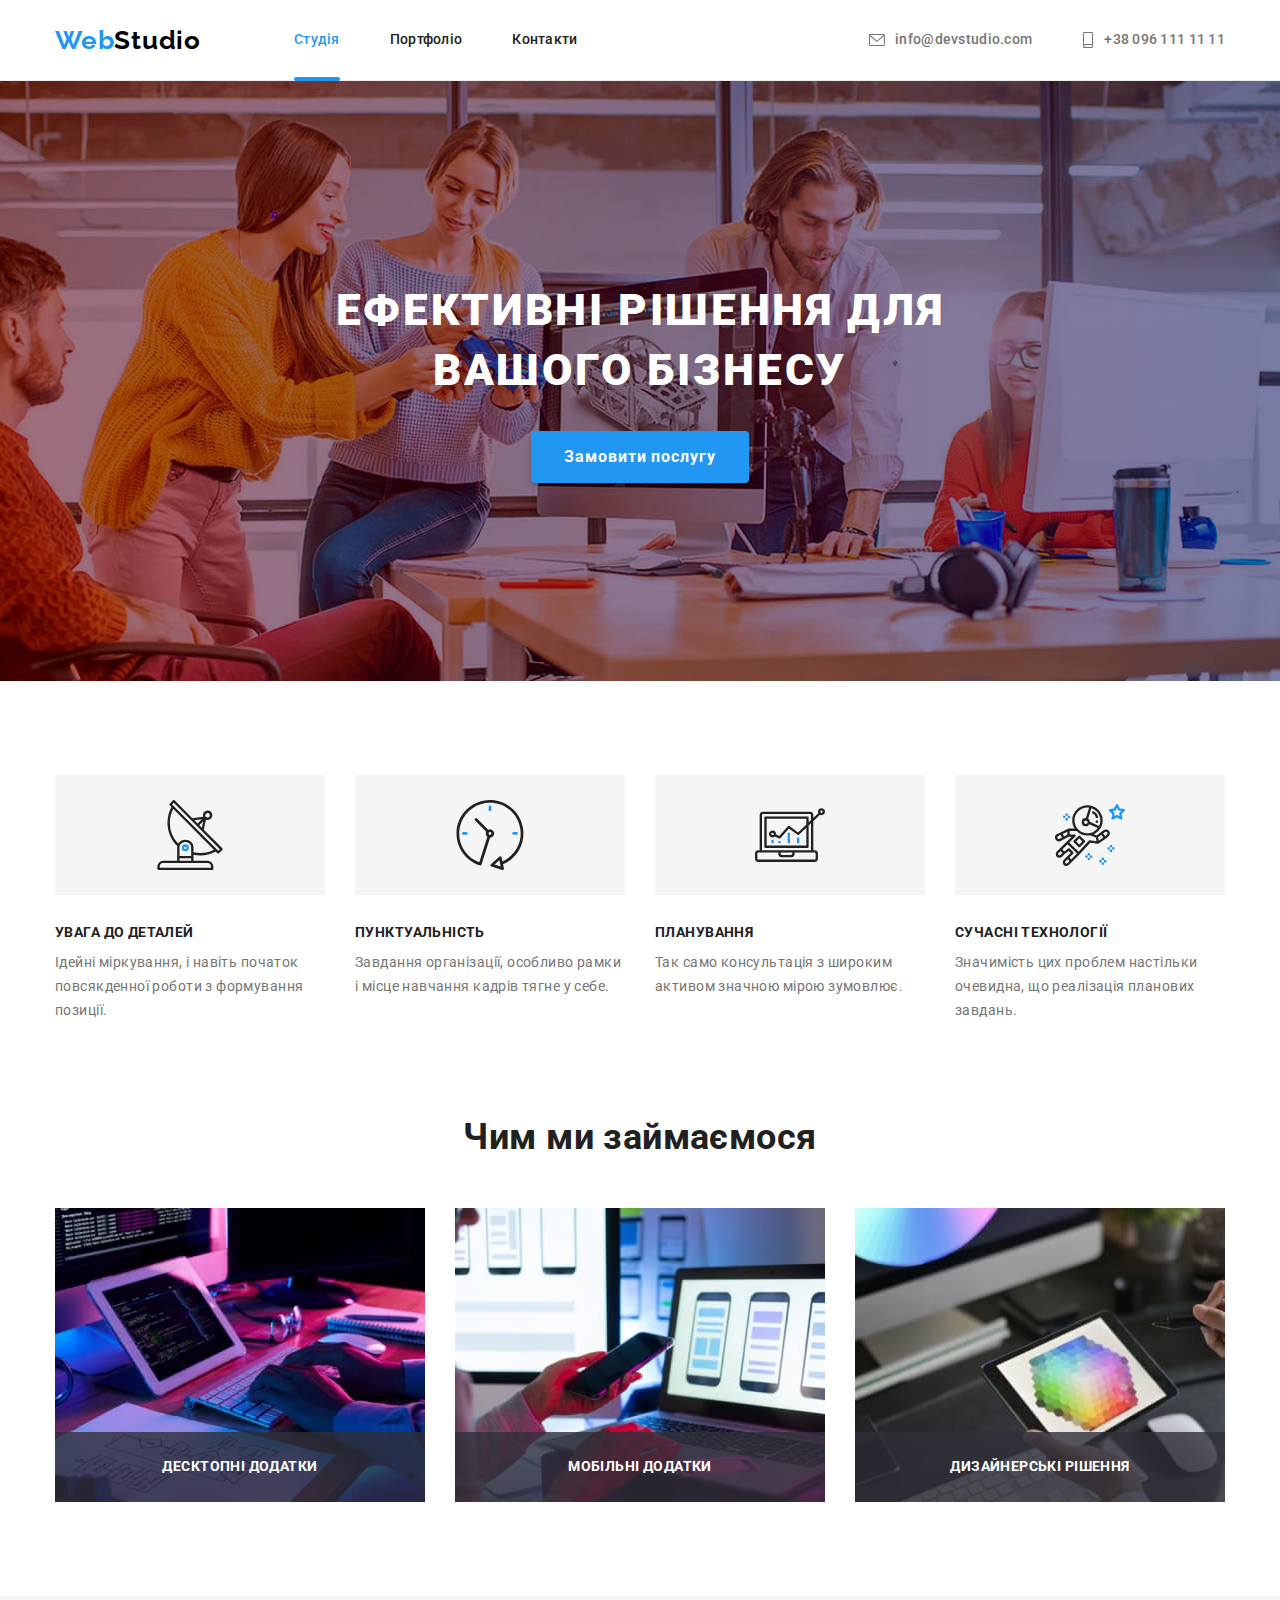
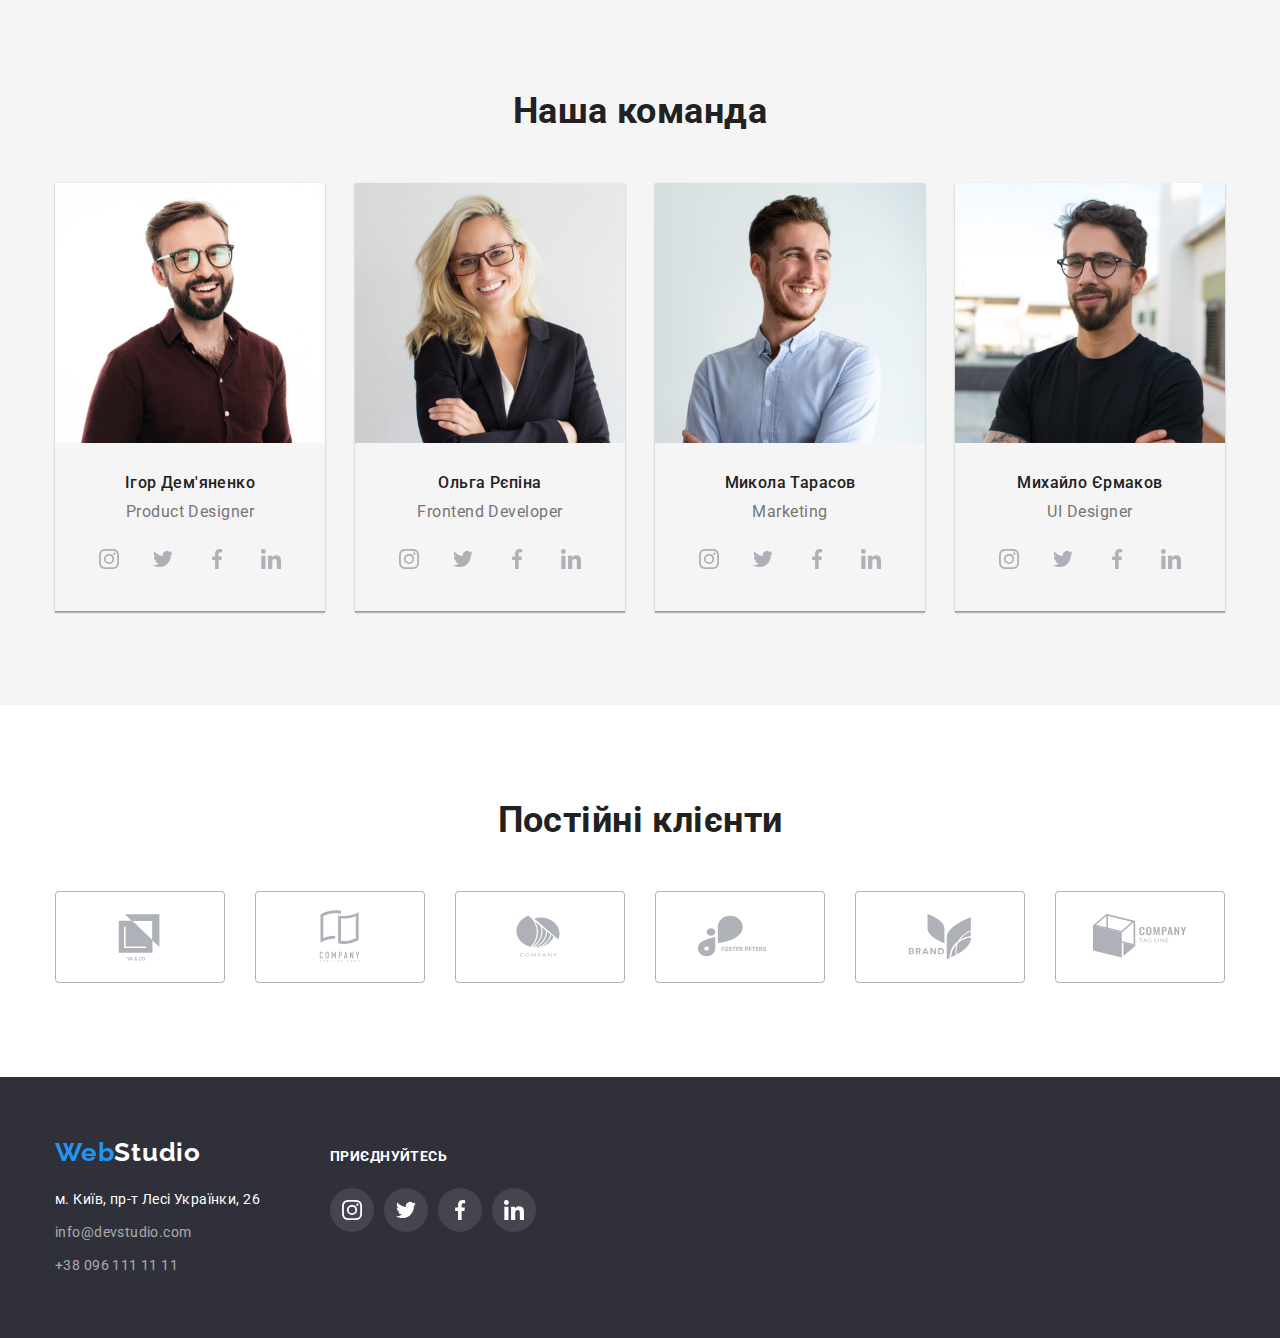
==== index.html @ bf3c4427 "next optimisee" ====
<!DOCTYPE html>
<html lang="uk">

<head>
   <meta charset="UTF-8" />
   <meta http-equiv="X-UA-Compatible" content="IE=edge" />
   <meta name="viewport" content="width=device-width, initial-scale=1.0" />
   <title>Studio</title>
   <link rel="preconnect" href="https://fonts.googleapis.com" />
   <link rel="preconnect" href="https://fonts.gstatic.com" crossorigin />
   <link
      href="https://fonts.googleapis.com/css2?family=Raleway:wght@700&family=Roboto:wght@400;500;700;900&display=swap"
      rel="stylesheet" />

   <!-- <link rel="stylesheet" href="./css/min-norm.css" /> -->

   <link rel="stylesheet"
      href="https://cdnjs.cloudflare.com/ajax/libs/modern-normalize/2.0.0/modern-normalize.min.css" />

   <link rel="stylesheet" href="./css/styles.css" />
</head>

<body>
   <!--==== HEADER ====-->
   <header class="hed-box main-head">
      <div class="hed-box container">
         <a class="logo logo-header link" id="top" href="./index.html">Web<span class="part-dark">Studio</span>
         </a>

         <!--=== NAV ===-->
         <nav class="main-nav">
            <ul class="nav-list list">
               <li class="item">
                  <a class="nav-link current link" href="./index.html">Студія</a>
               </li>
               <li class="item">
                  <a class="nav-link link" href="./portfolio.html">Портфоліо</a>
               </li>
               <li class="item">
                  <a class="nav-link link" href="#footer-contact">Контакти</a>
               </li>
            </ul>
         </nav>
         <!-- nav-fin -->

         <!--== CONTACT ==-->
         <ul class="contaсt-list list">
            <li class="item">
               <a class="contact-link link" href="mailto:info@devstudio.com">
                  <svg class="contact-ico mail-ico ico" width="16" height="12">
                     <use href="./images/symbol.svg#mail"></use>
                  </svg>
                  info@devstudio.com
               </a>
            </li>
            <li class="item">
               <a class="contact-link link" href="tel:+380961111111">
                  <svg class="contact-ico tel-ico ico" width="12" height="16">
                     <use href="./images/symbol.svg#phone"></use>
                  </svg>

                  +38 096 111 11 11
               </a>
            </li>
         </ul>
         <!-- contact-fin -->
      </div>
   </header>
   <!-- header-fin -->

   <main>
      <!--== HERO ==-->
      <section class="hero section">
         <h1 class="hero-title">
            Ефективні рішення для <br />
            вашого бізнесу
         </h1>
         <button class="hero-btn btn" data-modal-open type="button">
            Замовити послугу
         </button>
      </section>

      <!--== FEATURE- one ==-->
      <section class="feature section">
         <div class="container">
            <h2 class="featute-title visually-hidden">Особливостi</h2>
            <ul class="feature-list list">
               <li class="item">
                  <div class="feature-box">
                     <svg class="feature-ico">
                        <use href="./images/symbol.svg#feature-1"></use>
                     </svg>
                  </div>
                  <div class="feature-descr">
                     <h3 class="feature-pretitle title">УВАГА ДО ДЕТАЛЕЙ</h3>
                     <p class="feature-text">
                        Ідейні міркування, і навіть початок повсякденної
                        роботи з формування позиції.
                     </p>
                  </div>
               </li>

               <li class="item">
                  <div class="feature-box">
                     <svg class="feature-ico">
                        <use href="./images/symbol.svg#feature-2"></use>
                     </svg>
                  </div>

                  <div class="feature-descr">
                     <h3 class="feature-pretitle title">ПУНКТУАЛЬНІСТЬ</h3>
                     <p class="feature-text">
                        Завдання організації, особливо рамки і місце навчання
                        кадрів тягне у себе.
                     </p>
                  </div>
               </li>

               <li class="item">
                  <div class="feature-box">
                     <svg class="feature-ico">
                        <use href="./images/symbol.svg#feature-3"></use>
                     </svg>
                  </div>

                  <div class="feature-descr">
                     <h3 class="feature-pretitle title">ПЛАНУВАННЯ</h3>
                     <p class="feature-text">
                        Так само консультація з широким активом значною мірою
                        зумовлює.
                     </p>
                  </div>
               </li>

               <li class="item">
                  <div class="feature-box">
                     <svg class="feature-ico">
                        <use href="./images/symbol.svg#feature-4"></use>
                     </svg>
                  </div>

                  <div class="feature-descr">
                     <h3 class="feature-pretitle title">
                        СУЧАСНІ ТЕХНОЛОГІЇ
                     </h3>
                     <p class="feature-text">
                        Значимість цих проблем настільки очевидна, що
                        реалізація планових завдань.
                     </p>
                  </div>
               </li>
            </ul>
         </div>
      </section>
      <!-- feature-fin -->

      <!--== WORK ==-->
      <section class="work section no-padding">
         <div class="container">
            <h2 class="section-title title">Чим ми займаємося</h2>
            <ul class="work-list list">
               <li class="work-list-item">
                  <div class="work-thumb">
                     <img src="./images/work01.jpg" alt="людина набирає текст на клавіатурі" width="370" />
                     <p class="work-text">Десктопні додатки</p>
                  </div>
               </li>

               <li class="work-list-item">
                  <div class="work-thumb">
                     <img src="./images/work02.jpg" width="370" alt="людина зі смартфоном перед ноутбуком" />
                     <p class="work-text">Мобільні додатки</p>
                  </div>
               </li>

               <li class="work-list-item">
                  <div class="work-thumb">
                     <img src="./images/work03.jpg" alt="рука людини з колориметром для монітора" width="370" />
                     <p class="work-text">Дизайнерські рішення</p>
                  </div>
               </li>
            </ul>
         </div>
      </section>
      <!-- work-fin -->

      <!--== TEAM ==-->
      <section class="team section">
         <div class="container">
            <h2 class="section-title title">Наша команда</h2>
            <ul class="team-list list">
               <li class="item">
                  <img src="./images/member1.jpg" width="270" alt="фото Ігор Дем'яненко" />

                  <div class="member-dscr">
                     <h3 class="team-title title">Ігор Дем'яненко</h3>
                     <p class="team-text" lang="en">Product Designer</p>

                     <!-- SOC-BOX -->
                     <div class="soc-box">
                        <ul class="soc-list list">
                           <li class="item">
                              <a href="" class="soc-link link">
                                 <svg class="soc-ico">
                                    <use href="./images/symbol-.svg#instagram"></use>
                                 </svg>
                              </a>
                           </li>

                           <li class="item">
                              <a href="" class="soc-link link">
                                 <svg class="soc-ico">
                                    <use href="./images/symbol-.svg#twitter"></use>
                                 </svg>
                              </a>
                           </li>

                           <li class="item">
                              <a href="" class="soc-link link">
                                 <svg class="soc-ico">
                                    <use href="./images/symbol-.svg#facebook"></use>
                                 </svg>
                              </a>
                           </li>

                           <li class="item">
                              <a href="" class="soc-link link">
                                 <svg class="soc-ico">
                                    <use href="./images/symbol-.svg#linkedin"></use>
                                 </svg>
                              </a>
                           </li>
                        </ul>
                     </div>
                  </div>
               </li>

               <li class="item">
                  <img src="./images/member2.jpg" width="270" alt="фото Ольга Рєпіна" />
                  <div class="member-dscr">
                     <h3 class="team-title title">Ольга Рєпіна</h3>
                     <p class="team-text" lang="en">Frontend Developer</p>

                     <!-- SOC-BOX -->
                     <div class="soc-box">
                        <ul class="soc-list list">
                           <li class="item">
                              <a href="" class="soc-link link">
                                 <svg class="soc-ico">
                                    <use href="./images/symbol-.svg#instagram"></use>
                                 </svg>
                              </a>
                           </li>

                           <li class="item">
                              <a href="" class="soc-link link">
                                 <svg class="soc-ico">
                                    <use href="./images/symbol-.svg#twitter"></use>
                                 </svg>
                              </a>
                           </li>

                           <li class="item">
                              <a href="" class="soc-link link">
                                 <svg class="soc-ico">
                                    <use href="./images/symbol-.svg#facebook"></use>
                                 </svg>
                              </a>
                           </li>

                           <li class="item">
                              <a href="" class="soc-link link">
                                 <svg class="soc-ico">
                                    <use href="./images/symbol-.svg#linkedin"></use>
                                 </svg>
                              </a>
                           </li>
                        </ul>
                     </div>
                  </div>
               </li>

               <li class="item">
                  <img src="./images/member3.jpg" width="270" alt="фото Микола Тарасов" />

                  <div class="member-dscr">
                     <h3 class="team-title title">Микола Тарасов</h3>
                     <p class="team-text" lang="en">Marketing</p>

                     <!-- SOC-BOX -->
                     <div class="soc-box">
                        <ul class="soc-list list">
                           <li class="item">
                              <a href="" class="soc-link link">
                                 <svg class="soc-ico">
                                    <use href="./images/symbol-.svg#instagram"></use>
                                 </svg>
                              </a>
                           </li>

                           <li class="item">
                              <a href="" class="soc-link link">
                                 <svg class="soc-ico">
                                    <use href="./images/symbol-.svg#twitter"></use>
                                 </svg>
                              </a>
                           </li>

                           <li class="item">
                              <a href="" class="soc-link link">
                                 <svg class="soc-ico">
                                    <use href="./images/symbol-.svg#facebook"></use>
                                 </svg>
                              </a>
                           </li>

                           <li class="item">
                              <a href="" class="soc-link link">
                                 <svg class="soc-ico">
                                    <use href="./images/symbol-.svg#linkedin"></use>
                                 </svg>
                              </a>
                           </li>
                        </ul>
                     </div>

                  </div>
               </li>

               <li class="item">
                  <img src="./images/member4.jpg" width="270" alt="фото Михайло Єрмаков" />

                  <div class="member-dscr">
                     <h3 class="team-title title">Михайло Єрмаков</h3>
                     <p class="team-text" lang="en">UI Designer</p>

                     <!-- SOC-BOX -->
                     <div class="soc-box">
                        <ul class="soc-list list">
                           <li class="item">
                              <a href="" class="soc-link link">
                                 <svg class="soc-ico">
                                    <use href="./images/symbol-.svg#instagram"></use>
                                 </svg>
                              </a>
                           </li>

                           <li class="item">
                              <a href="" class="soc-link link">
                                 <svg class="soc-ico">
                                    <use href="./images/symbol-.svg#twitter"></use>
                                 </svg>
                              </a>
                           </li>

                           <li class="item">
                              <a href="" class="soc-link link">
                                 <svg class="soc-ico">
                                    <use href="./images/symbol-.svg#facebook"></use>
                                 </svg>
                              </a>
                           </li>

                           <li class="item">
                              <a href="" class="soc-link link">
                                 <svg class="soc-ico">
                                    <use href="./images/symbol-.svg#linkedin"></use>
                                 </svg>
                              </a>
                           </li>
                        </ul>
                     </div>
                  </div>
               </li>
            </ul>
         </div>
      </section>
      <!-- team-fin -->

      <!-- ===== CLIENT ===== -->

      <section class="client section">
         <div class="container">
            <h2 class="section-title title">Постійні клієнти</h2>
            <ul class="client-list list">
               <li class="item icon-client1">
                  <a class="client-link link" href=""><svg class="client-ico">
                        <use href="./images/symbol.svg#client-1"></use>
                     </svg></a>
               </li>

               <li class="item icon-client2">
                  <a class="client-link link" href=""><svg class="client-ico">
                        <use href="./images/symbol.svg#client-2"></use>
                     </svg></a>
               </li>

               <li class="item icon-client3">
                  <a class="client-link link" href=""><svg class="client-ico">
                        <use href="./images/symbol.svg#client-3"></use>
                     </svg></a>
               </li>

               <li class="item icon-client4">
                  <a class="client-link link" href=""><svg class="client-ico">
                        <use href="./images/symbol.svg#client-4"></use>
                     </svg></a>
               </li>

               <li class="item icon-client5">
                  <a class="client-link link" href=""><svg class="client-ico">
                        <use href="./images/symbol.svg#client-5"></use>
                     </svg></a>
               </li>

               <li class="item icon-client6">
                  <a class="client-link link" href=""><svg class="client-ico">
                        <use href="./images/symbol.svg#client-6"></use>
                     </svg></a>
               </li>
            </ul>
         </div>
      </section>

      <!--  -->
   </main>

   <!-- FOOTER -->
   <footer class="footer">
      <div class="container footer-box">
         <!-- =====  ===== -->
         <div class="logo-address-box">
            <a class="logo logo-footer link" href="#top">
               Web<span class="part-light">Studio</span>
            </a>

            <!-- ADDRES-FOOTER -->

            <address class="address-footer" id="footer-contact">
               <ul class="address-list list">
                  <li class="item">
                     <a class="footer-link map link" href="https://goo.gl/maps/ic5BbQwKgorMATyc7" target="_blank"
                        rel="noopener noreferrer nofollow">
                        м. Київ, пр-т Лесі Українки, 26
                     </a>
                  </li>
                  <li class="item">
                     <a class="footer-link link" href="mailto:info@devstudio.com">
                        info@devstudio.com
                     </a>
                  </li>
                  <li class="item">
                     <a class="footer-link link" href="tel:+380961111111">
                        +38 096 111 11 11
                     </a>
                  </li>
               </ul>
            </address>

            <!-- address-fin -->
         </div>

         <!-- ===== SOCIAL-footer ===== -->
         <div class="soc-footer-box">
            <strong class="join">приєднуйтесь</strong>

            <div class="social-box-footer">
               <ul class="soc-list social-list-dark list">
                  <li class="item">
                     <a href="" class="soc-link insta-link link">
                        <svg class="soc-ico">
                           <use href="./images/symbol.svg#instagram"></use>
                        </svg>
                     </a>
                  </li>

                  <li class="item">
                     <a href="" class="soc-link twit-link link">
                        <svg class="soc-ico">
                           <use href="./images/symbol.svg#twitter"></use>
                        </svg>
                     </a>
                  </li>

                  <li class="item">
                     <a href="" class="soc-link fb-link link">
                        <svg class="soc-ico">
                           <use href="./images/symbol.svg#facebook"></use>
                        </svg>
                     </a>
                  </li>

                  <li class="item">
                     <a href="" class="soc-link in-link link">
                        <svg class="soc-ico">
                           <use href="./images/symbol.svg#linkedin"></use>
                        </svg>
                     </a>
                  </li>
               </ul>
            </div>
         </div>
      </div>
   </footer>

   <!-- ===== BACKDROP-MODAL ===== -->
   <div class="backdrop is-hidden" data-modal>
      <div class="modal">
         <button class="close btn" data-modal-close>
            <svg class="close-ico" width="11" height="11">
               <use href="./images/symbol.svg#close"></use>
            </svg>
         </button>
      </div>
   </div>

   <!--  -->
   <script src="./js/modal.js"></script>
</body>

</html>
---- css/min-norm.css ----
/**
 * Minified by jsDelivr using clean-css v4.2.3.
 * Original file: /npm/modern-normalize@1.1.0/modern-normalize.css
 *
 * Do NOT use SRI with dynamically generated files! More information: https://www.jsdelivr.com/using-sri-with-dynamic-files
 */
/*! modern-normalize v1.1.0 | MIT License | https://github.com/sindresorhus/modern-normalize */
*,
::after,
::before {
   box-sizing: border-box;
}
html {
   -moz-tab-size: 4;
   tab-size: 4;
}
html {
   line-height: 1.15;
   -webkit-text-size-adjust: 100%;
}
body {
   margin: 0;
}
body {
   font-family: system-ui, -apple-system, 'Segoe UI', Roboto, Helvetica, Arial, sans-serif,
      'Apple Color Emoji', 'Segoe UI Emoji';
}
hr {
   height: 0;
   color: inherit;
}
abbr[title] {
   text-decoration: underline dotted;
}
b,
strong {
   font-weight: bolder;
}
code,
kbd,
pre,
samp {
   font-family: ui-monospace, SFMono-Regular, Consolas, 'Liberation Mono', Menlo, monospace;
   font-size: 1em;
}
small {
   font-size: 80%;
}
sub,
sup {
   font-size: 75%;
   line-height: 0;
   position: relative;
   vertical-align: baseline;
}
sub {
   bottom: -0.25em;
}
sup {
   top: -0.5em;
}
table {
   text-indent: 0;
   border-color: inherit;
}
button,
input,
optgroup,
select,
textarea {
   font-family: inherit;
   font-size: 100%;
   line-height: 1.15;
   margin: 0;
}
button,
select {
   text-transform: none;
}
[type='button'],
[type='reset'],
[type='submit'],
button {
   -webkit-appearance: button;
}
::-moz-focus-inner {
   border-style: none;
   padding: 0;
}
:-moz-focusring {
   outline: 1px dotted ButtonText;
}
:-moz-ui-invalid {
   box-shadow: none;
}
legend {
   padding: 0;
}
progress {
   vertical-align: baseline;
}
::-webkit-inner-spin-button,
::-webkit-outer-spin-button {
   height: auto;
}
[type='search'] {
   -webkit-appearance: textfield;
   outline-offset: -2px;
}
::-webkit-search-decoration {
   -webkit-appearance: none;
}
::-webkit-file-upload-button {
   -webkit-appearance: button;
   font: inherit;
}
summary {
   display: list-item;
}
/*# sourceMappingURL=/sm/b8ae781793ee4eb86edef3f2a2ac43a5575d063ed8cd287d7553f9f1b2776616.map */
---- css/styles.css ----
:root {
   /* COLOR */

   --prime-text-color: #757575;
   --second-text-color: #212121;
   --white-text-color: #ffffff;
   --prime-bg-color: #ffffff;
   --second-bg-color: #f5f4fa;
   --hero-bg-color: #c4c4c4;
   --dark-bg-color: #2f303a;
   --accent-color: #2196f3;
   --btn-active-color: #188ce8;
   --logo-dark-color: #000000;
   --footer-link-color: rgba(255, 255, 255, 0.6);
   --footer-link-bg: rgba(255, 255, 255, 0.1);
   --second-bg-color: #f5f5f5;
   --svg-prime-color: #afb1b8;
   --close-color: #000000;

   --cub-function: cubic-bezier(0.4, 0, 0.2, 1);

   /* --btn-bg-filter: #F5F4FA; */
}

body {
   /* box-sizing: border-box; */

   background-color: var(--prime-bg-color);
   color: var(--prime-text-color);
   font-family: 'Roboto', sans-serif;

   font-weight: 400;
   font-size: 14px;
   line-height: 1.7;
   letter-spacing: 0.03em;
}

/* === COMMON === */
p,
h1,
h2,
h3,
h4,
h5,
h6 {
   margin: 0;
   padding: 0;
}

ul {
   margin: 0;
   padding: 0;
}

img {
   display: block;
   max-width: 100%;
}
/* ----------- */
.container {
   width: 1200px;
   padding-left: 15px;
   padding-right: 15px;
   margin-left: auto;
   margin-right: auto;

   /* outline: 1px solid tomato; */
}

.section {
   padding-top: 94px;
   padding-bottom: 94px;
}

.no-padding {
   padding-top: 0;
}

.link {
   text-decoration: none;
}

.list {
   list-style: none;
}

.btn {
   border-radius: 4px;
   font-family: inherit;
   cursor: pointer;
   border: 1px solid transparent;
}

.title {
   color: var(--second-text-color);
}
.section-title {
   text-align: center;
   font-weight: 700;
   font-size: 36px;
   line-height: 1.17;
}

.visually-hidden {
   position: fixed;
   transform: scale(0);
}
/* ------------------ */

/* HEADER */

.main-head {
   border-bottom: 1px solid #ececec;
}

.hed-box {
   display: flex;
   align-items: center;
}

/* ==== Высота хедера ч-з padding для link ===== */
.nav-list .link {
   display: block;
   padding-top: 32px;
   padding-bottom: 32px;
}

/* ---logo--- */
.logo {
   font-family: 'Raleway';
   font-weight: 700;
   font-size: 26px;
   line-height: 1.19;
   letter-spacing: 0.03em;

   color: var(--accent-color);
}

.part-dark {
   color: var(--logo-dark-color);
}

/* ---nav--- */
.nav-list {
   display: flex;
   margin-left: 93px;
}

.nav-list .item:not(:first-child) {
   margin-left: 50px;
}

.nav-link {
   font-weight: 500;
   line-height: 1.14;
   letter-spacing: 0.02em;

   color: var(--second-text-color);

   transition: color 250ms var(--cub-function);
}

.nav-link.current {
   position: relative;
   color: var(--accent-color);
}

.current::after {
   position: absolute;
   content: '';
   display: block;
   width: 100%;
   height: 4px;
   left: 0;
   bottom: -1px;

   border-radius: 2px;

   background-color: var(--accent-color);
}

.nav-link:hover,
.nav-link:focus {
   color: var(--accent-color);
}

/* ===== CONTACT ===== */
.contaсt-list {
   display: flex;
   margin-left: auto;
}

.contaсt-list .item + .item {
   margin-left: 50px;
}

.contact-link {
   display: flex;
   justify-content: center;
   align-items: center;

   font-weight: 500;
   line-height: 1.14;
   letter-spacing: 0.02em;

   color: inherit;

   transition: color 250ms var(--cub-function);
}

.contact-ico {
   margin-right: 10px;

   fill: currentColor;
}

.contact-link:hover,
.contact-link:focus {
   color: var(--accent-color);
   fill: currentColor;
}
/* ---------------   */

/* MAIN */
/* --hero-- */
.hero {
   max-width: 1600px;
   max-height: 600px;
   margin-left: auto;
   margin-right: auto;
   padding-top: 200px;
   padding-bottom: 200px;

   /* background-image: linear-gradient(
      to right,
      rgba(47, 48, 58, 0.4),
      rgba(47, 48, 58, 0.4)
   ); */

   background-image: linear-gradient(
         to right,
         rgba(255, 0, 0, 0.2),
         rgba(0, 0, 255, 0.1)
      ),
      url(../images/hero-bg.jpg);

   background-repeat: no-repeat;
   background-position: center;
   background-size: cover;

   text-align: center;
   /* background-color: var(--hero-bg-color); */
}
.hero-title {
   margin-bottom: 30px;
   font-weight: 900;
   font-size: 44px;
   line-height: 1.36;
   letter-spacing: 0.06em;
   text-transform: uppercase;

   color: var(--white-text-color);
}
.hero-btn {
   min-width: 216px;
   padding: 10px 32px;

   font-weight: 700;
   font-size: 16px;
   line-height: 1.88;
   letter-spacing: 0.06em;

   color: var(--white-text-color);
   background-color: var(--accent-color);
   box-shadow: 0px 4px 4px rgba(0, 0, 0, 0.15);

   transition: background-color 250ms var(--cub-function);
}
.hero-btn:hover,
.hero-btn:focus {
   background-color: var(--btn-active-color);
}

/* -==== FEATURE ===== */

.feature-list {
   display: flex;
   flex-wrap: wrap;
   margin-left: -30px;
}

.feature-list .item {
   flex-basis: calc(100% / 4 - 30px);
   margin-left: 30px;
}

/* ----- BOX для SVG ----- */
.feature-box {
   display: flex;
   justify-content: center;
   align-items: center;

   height: 120px;

   background-color: var(--second-bg-color);
}

.feature-ico {
   width: 70px;
   height: 70px;
}

.feature-list .item:nth-child(1)::before {
   background-image: url(../images/feature01.svg);
}

.feature-list .item:nth-child(2)::before {
   background-image: url(../images/feature02.svg);
}

.feature-list .item:nth-child(3)::before {
   background-image: url(../images/feature03.svg);
}

.feature-list .item:nth-child(4)::before {
   background-image: url(../images/feature04.svg);
}

.feature-descr {
   padding-top: 30px;
}

.feature-pretitle {
   font-weight: 700;
   font-size: 14px;
   line-height: 1.14;
   text-transform: uppercase;
}

.feature-text {
   margin-top: 10px;
}
/* --------- */

/* ----- Work ----- */
.work-list {
   display: flex;
   margin-top: 50px;
   justify-content: space-between;
}

.work-thumb {
   position: relative;
}

.work-text {
   position: absolute;
   left: 0;
   bottom: 0;
   width: 100%;
   height: 70px;
   padding-top: 27px;

   font-weight: 700;
   /* font-size: 14px; */
   line-height: 1.14;
   text-align: center;
   /* letter-spacing: 0.03em; */
   text-transform: uppercase;
   color: var(--white-text-color);
   background-color: rgba(47, 48, 58, 0.8);
}
/* -------- */

/* ----- Team ----- */
.team {
   background-color: var(--second-bg-color);
}

.team .container {
   outline: none;
}

.team-list {
   display: flex;
   margin-top: 20px;
   margin-left: -30px;
}

.team-list > .item {
   margin-top: 30px;
   margin-left: 30px;

   box-shadow: 0px 2px 1px 0px #00000033, 0px 1px 1px 0px #00000024,
      0px 1px 3px 0px #0000001f;

   box-shadow: 0px 1px 3px rgb(0 0 0 / 12%), 0px 1px 1px rgb(0 0 0 / 14%),
      0px 2px 1px rgb(0 0 0 / 20%);
}

.member-dscr {
   padding: 30px 32px;
   text-align: center;
}

.team-title {
   font-weight: 500;
   font-size: 16px;
   line-height: 1.19;
}

.team-text {
   margin-top: 10px;

   font-size: 16px;
   line-height: 1.19;
   letter-spacing: 0.03em;
}

/* ----- OC-BOX ----- */

.soc-box {
   margin-top: 16px;
}
.soc-list {
   display: flex;
   justify-content: flex-start;
   align-items: center;
}

.soc-list .item + .item {
   margin-left: 10px;
}

.soc-link {
   display: flex;
   align-items: center;
   justify-content: center;
   width: 44px;
   height: 44px;

   border-radius: 50%;

   color: var(--svg-prime-color);

   transition: background-color 250ms var(--cub-function),
      color 250ms var(--cub-function);

   /* outline: 1px solid tomato; */
}

.soc-ico {
   width: 20px;
   height: 20px;

   /* --- color наследует от ссылки --- */
   fill: currentColor;
}

/* ----- при HOVER на ссылку ----- */
/* ----- иконка тоже меняет цвет ----- */
.soc-list .soc-link:hover,
.soc-list.soc-link:focus {
   color: var(--white-text-color);
   background-color: var(--accent-color);
}

/* ----------- */

/* ===== CLIENT ===== */

.client-list {
   display: flex;
   margin-top: 50px;
}

.client-list .item {
   display: inline-flex;
   flex-basis: calc(100% / 6 - 30px);
   margin-left: 30px;
}
.client-list .item:first-child {
   margin-left: 0;
}

.client-link {
   display: flex;
   justify-content: center;
   align-items: center;

   width: 170px;
   height: 92px;

   color: var(--svg-prime-color);
   border: 1px solid var(--svg-prime-color);
   border-radius: 4px;
}

.client-ico {
   width: 106px;
   height: 60px;

   fill: currentColor;
}

.client-link:hover,
.client-link:focus {
   color: var(--accent-color);
   border-color: var(--accent-color);
   outline-color: var(--accent-color);
}

/* ===== FOOTER ===== */
.footer {
   padding-top: 60px;
   padding-bottom: 60px;
   background-color: var(--dark-bg-color);
}

.footer-box {
   display: flex;
   align-items: baseline;
}

/* ----- Logo ----- */
.part-light {
   color: var(--white-text-color);
}
/* ----- Address ----- */
.address-footer {
   margin-top: 20px;

   font-style: normal;
   font-style: inherit;
}

.address-list .item:not(:first-child) {
   margin-top: 9px;
}

.footer-link.map {
   color: var(--white-text-color);
}
.footer-link {
   color: var(--footer-link-color);
}

.footer-link:hover,
.footer-link:focus {
   color: var(--accent-color);
}

/* ----- SOCIAL-footer ----- */
.soc-footer-box {
   margin-left: 70px;
}

.join {
   font-weight: 700;
   font-size: 14px;
   line-height: 16px;
   letter-spacing: 0.03em;
   text-transform: uppercase;

   color: var(--white-text-color);
}

.social-box-footer {
   margin-top: 20px;
}

.social-list-dark .soc-link {
   color: var(--white-text-color);

   background-color: var(--footer-link-bg);
}

/* ----- при HOVER на ссылку ----- */
/* ----- иконка тоже меняет цвет ----- */

/* -----------------------------------------------   */

/* ===== PORTFOLIO ===== */

/* -===== filter ===== */
.filter {
   display: flex;
   justify-content: center;
}

.filter .item:not(:first-child) {
   margin-left: 8px;
}

.filter-btn {
   padding: 6px 22px;
   font-weight: 500;
   font-size: 16px;
   line-height: 1.63;
   /* identical to box height, or 162% */

   text-align: center;
   letter-spacing: 0.03em;

   color: #212121;
   background-color: var(--second-bg-color);
}
.filter-btn.active {
   color: var(--white-text-color);
   background-color: var(--accent-color);
   box-shadow: 0px 3px 1px rgba(0, 0, 0, 0.1), 0px 1px 2px rgba(0, 0, 0, 0.08),
      0px 2px 2px rgba(0, 0, 0, 0.12);
}
.filter-btn:hover,
.filter-btn:focus {
   color: var(--white-text-color);
   background-color: var(--accent-color);
   box-shadow: 0px 3px 1px rgba(0, 0, 0, 0.1), 0px 1px 2px rgba(0, 0, 0, 0.08),
      0px 2px 2px rgba(0, 0, 0, 0.12);
}

/* --=== Examples ===-- */

.examples-list {
   display: flex;
   flex-wrap: wrap;
   margin-top: 50px;

   margin-top: 20px;
   margin-left: -30px;
}

.examples-list .item {
   flex-basis: calc(100% / 3 - 30px);
   margin-top: 30px;
   margin-left: 30px;
}

.examples-link {
   display: block;
}

.example-thumb {
   position: relative;
   overflow: hidden;
}

.example-promo {
   position: absolute;
   top: 0;
   left: 0;

   width: 100%;
   height: 294px;
   padding: 63px 24px;

   font-size: 18px;
   line-height: 1.56;

   color: var(--white-text-color);
   letter-spacing: 0.03em;

   background-color: rgba(33, 150, 243, 0.9);

   /* opacity: 0; */

   transform: translateY(101%);
   transition: transform 250ms linear, opacity 500ms linear;
}

.examples-link:hover {
   box-shadow: 0px 1px 1px rgba(0, 0, 0, 0.12), 0px 4px 4px rgba(0, 0, 0, 0.06),
      1px 4px 6px rgba(0, 0, 0, 0.16);
}

.examples-link:hover .example-promo {
   opacity: 1;

   transform: translateY(0);
}

/* === FLIP === */
.scene {
   perspective: 700px;
}

.flip {
   position: relative;
   width: 100%;
   height: 294px;

   transform-style: preserve-3d;

   transition: transform 250ms cubic-bezier(0.4, 0, 0.2, 1);
}

.flip__item {
   position: absolute;
   width: 100%;
   height: 100%;

   backface-visibility: hidden;
}

.flip--back {
   color: var(--white-text-color);
   background-color: var(--accent-color);

   padding: 63px 24px;

   font-size: 18px;
   line-height: 1.56;

   color: var(--white-text-color);
   letter-spacing: 0.03em;

   transform: rotateY(180deg);
}

.scene:hover .flip,
.scene:active .flip,
.scene:focus .flip {
   transform: rotateY(180deg);
}

/* ========== */

.nflip {
   position: relative;
   width: 100%;
   height: 100%;

   transform-style: preserve-3d;

   transition: transform 2500ms cubic-bezier(0.4, 0, 0.2, 1);
}

.nflip__item {
   position: absolute;
   width: 100%;
   height: 100%;

   backface-visibility: hidden;
}

.nflip--back {
   display: flex;
   justify-content: center;
   /* align-items: center; */
   padding: 63px 24px;

   font-size: 18px;
   line-height: 1.56;

   color: var(--white-text-color);
   background-color: var(--accent-color);

   color: var(--white-text-color);
   letter-spacing: 0.03em;

   transform: rotateY(180deg);
}

.nflip--back p {
   flex-grow: 1;
}

.scene:hover .nflip {
   transform: rotateY(180deg);

   box-shadow: 0px 1px 1px rgba(0, 0, 0, 0.12), 0px 4px 4px rgba(0, 0, 0, 0.06),
      1px 4px 6px rgba(0, 0, 0, 0.16);
}

/* 
.item.scene {
   box-shadow: 0px 1px 1px rgba(0, 0, 0, 0.12), 0px 4px 4px rgba(0, 0, 0, 0.06),
      1px 4px 6px rgba(0, 0, 0, 0.16);
} */

/* ==== */

.card-descr {
   padding: 20px 24px;

   border: 1px solid #eeeeee;
   border-top: none;
}

.examples-title {
   font-weight: 700;
   font-size: 18px;
   line-height: 2;
   letter-spacing: 0.06em;
}
.examples-text {
   margin-top: 4px;

   font-size: 16px;
   line-height: 1.88;

   color: var(--prime-text-color);
}

/* ===== BACKDROP--MODAL ===== */
.backdrop {
   position: fixed;
   top: 0;
   left: 0;

   width: 100%;
   height: 100%;

   background-color: rgba(0, 0, 0, 0.1);
}

.backdrop.is-hidden {
   opacity: 0;
   pointer-events: none;
}

.modal {
   position: absolute;
   top: 50%;
   left: 50%;
   transform: translate(-50%, -50%);

   width: 528px;
   height: 581px;

   background-color: #fff;
}

.close {
   position: absolute;
   right: 0;
   top: 0;
   display: flex;
   justify-content: center;
   align-items: center;
   width: 30px;
   height: 30px;
   margin-top: 8px;
   margin-right: 8px;

   color: var(--close-color);
   background-color: var(--prime-bg-color);
   border: 1px solid rgba(0, 0, 0, 0.1);
   border-radius: 50%;
}

.close-ico {
   fill: currentColor;
}

.close:hover,
.close:focus,
.close:active {
   color: var(--accent-color);
   outline: none;
   border-color: var(--accent-color);
}
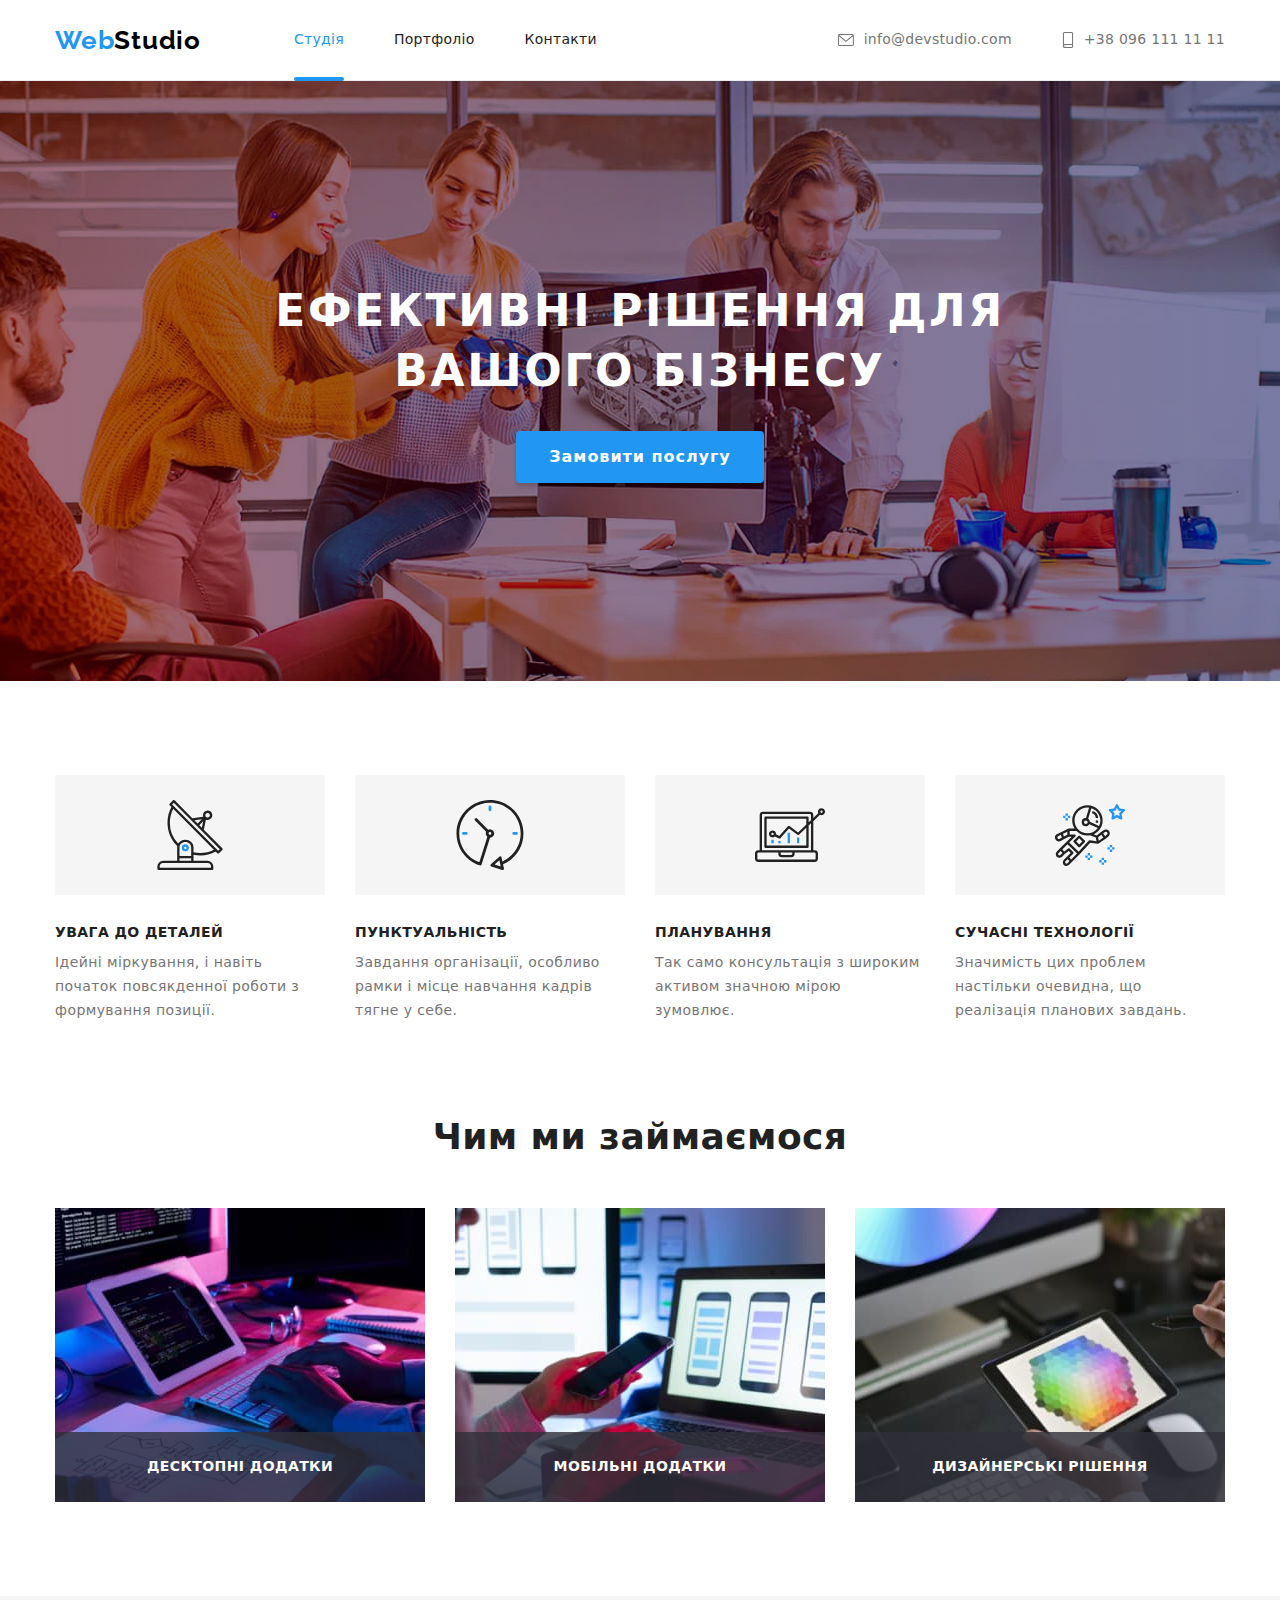
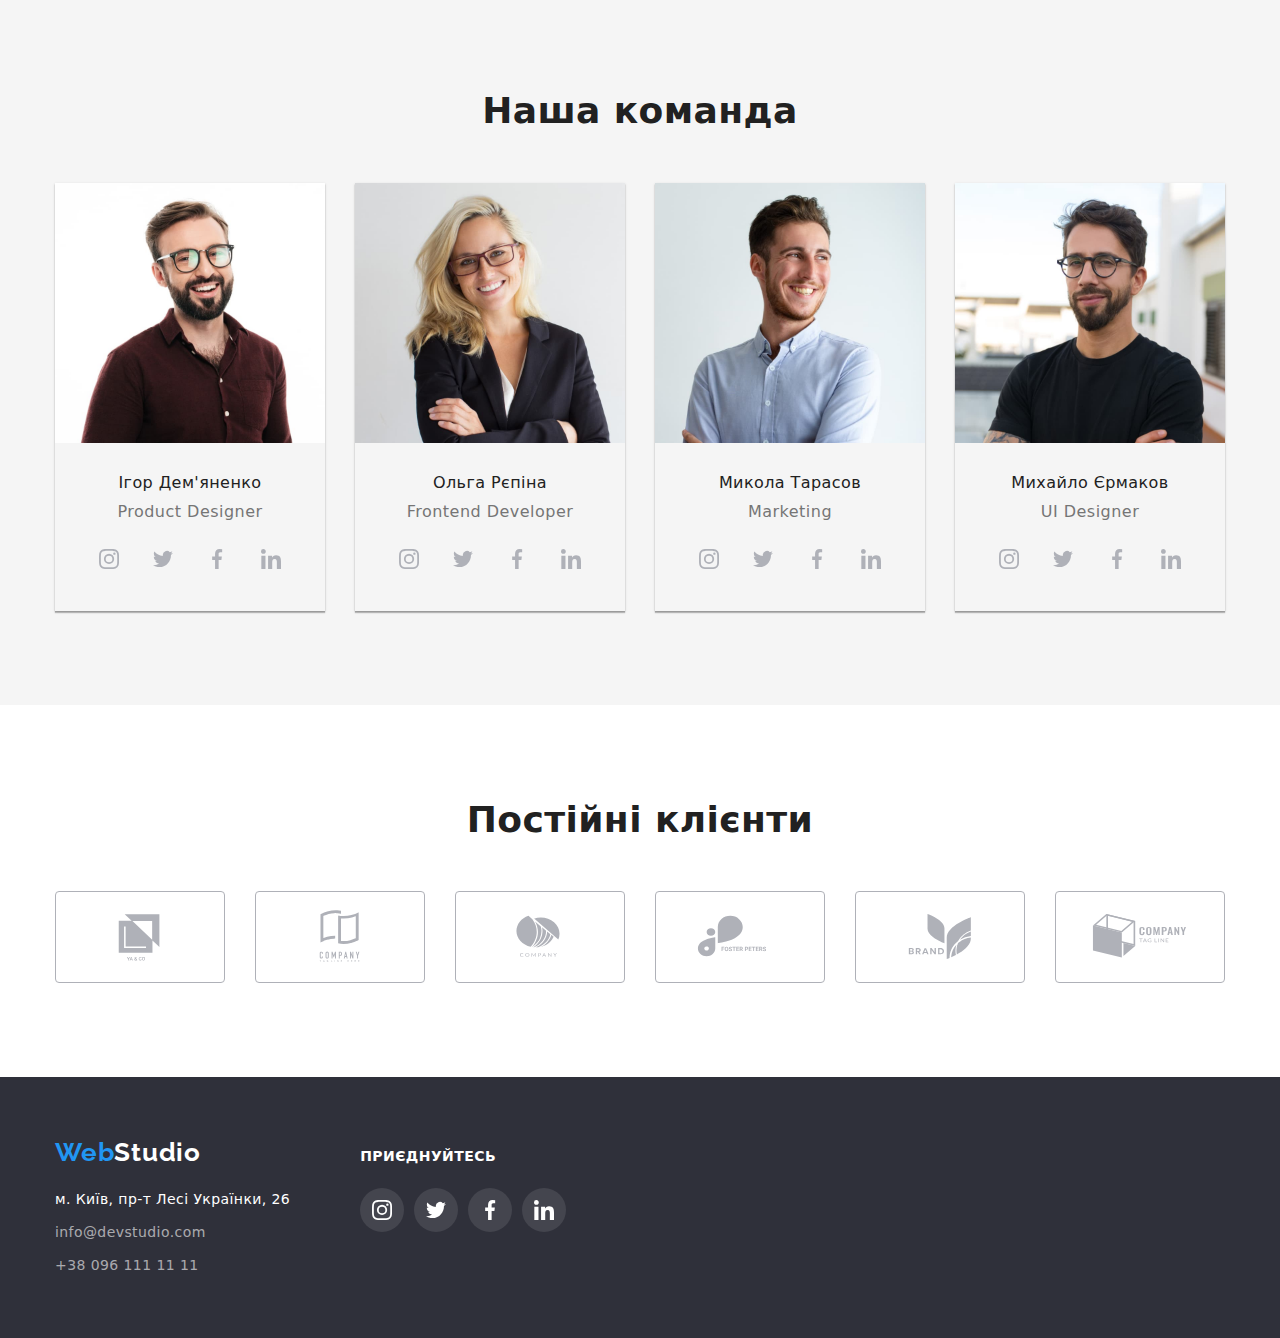
==== commit 3191f1e3: "next-design-form" ====
--- a/index.html
+++ b/index.html
@@ -1,521 +1,666 @@
 <!DOCTYPE html>
 <html lang="uk">
-
-<head>
-   <meta charset="UTF-8" />
-   <meta http-equiv="X-UA-Compatible" content="IE=edge" />
-   <meta name="viewport" content="width=device-width, initial-scale=1.0" />
-   <title>Studio</title>
-   <link rel="preconnect" href="https://fonts.googleapis.com" />
-   <link rel="preconnect" href="https://fonts.gstatic.com" crossorigin />
-   <link
-      href="https://fonts.googleapis.com/css2?family=Raleway:wght@700&family=Roboto:wght@400;500;700;900&display=swap"
-      rel="stylesheet" />
-
-   <!-- <link rel="stylesheet" href="./css/min-norm.css" /> -->
-
-   <link rel="stylesheet"
-      href="https://cdnjs.cloudflare.com/ajax/libs/modern-normalize/2.0.0/modern-normalize.min.css" />
-
-   <link rel="stylesheet" href="./css/styles.css" />
-</head>
-
-<body>
-   <!--==== HEADER ====-->
-   <header class="hed-box main-head">
-      <div class="hed-box container">
-         <a class="logo logo-header link" id="top" href="./index.html">Web<span class="part-dark">Studio</span>
-         </a>
-
-         <!--=== NAV ===-->
-         <nav class="main-nav">
-            <ul class="nav-list list">
+   <head>
+      <meta charset="UTF-8" />
+      <meta http-equiv="X-UA-Compatible" content="IE=edge" />
+      <meta name="viewport" content="width=device-width, initial-scale=1.0" />
+      <title>Studio</title>
+      <link rel="preconnect" href="https://fonts.googleapis.com" />
+      <link rel="preconnect" href="https://fonts.gstatic.com" crossorigin />
+      <link
+         href="https://fonts.googleapis.com/css2?family=Raleway:wght@700&family=Roboto:wght@400;500;700;900&display=swap"
+         rel="stylesheet"
+      />
+
+      <!-- <link rel="stylesheet" href="./css/min-norm.css" /> -->
+
+      <link rel="stylesheet" href="./css/root.css" />
+      <link
+         rel="stylesheet"
+         href="https://cdnjs.cloudflare.com/ajax/libs/modern-normalize/2.0.0/modern-normalize.min.css"
+      />
+
+      <link rel="stylesheet" href="./css/styles.css" />
+   </head>
+
+   <body>
+      <!--==== HEADER ====-->
+      <header class="hed-box main-head">
+         <div class="hed-box container">
+            <a class="logo logo-header link" id="top" href="./index.html"
+               >Web<span class="part-dark">Studio</span>
+            </a>
+
+            <!--=== NAV ===-->
+            <nav class="main-nav">
+               <ul class="nav-list list">
+                  <li class="item">
+                     <a class="nav-link current link" href="./index.html"
+                        >Студія</a
+                     >
+                  </li>
+                  <li class="item">
+                     <a class="nav-link link" href="./portfolio.html"
+                        >Портфоліо</a
+                     >
+                  </li>
+                  <li class="item">
+                     <a class="nav-link link" href="#footer-contact"
+                        >Контакти</a
+                     >
+                  </li>
+               </ul>
+            </nav>
+            <!-- nav-fin -->
+
+            <!--== CONTACT ==-->
+            <ul class="contaсt-list list">
                <li class="item">
-                  <a class="nav-link current link" href="./index.html">Студія</a>
+                  <a class="contact-link link" href="mailto:info@devstudio.com">
+                     <svg
+                        class="contact-ico mail-ico ico"
+                        width="16"
+                        height="12"
+                     >
+                        <use href="./images/symbol.svg#mail"></use>
+                     </svg>
+                     info@devstudio.com
+                  </a>
                </li>
                <li class="item">
-                  <a class="nav-link link" href="./portfolio.html">Портфоліо</a>
-               </li>
-               <li class="item">
-                  <a class="nav-link link" href="#footer-contact">Контакти</a>
+                  <a class="contact-link link" href="tel:+380961111111">
+                     <svg
+                        class="contact-ico tel-ico ico"
+                        width="12"
+                        height="16"
+                     >
+                        <use href="./images/symbol.svg#phone"></use>
+                     </svg>
+
+                     +38 096 111 11 11
+                  </a>
                </li>
             </ul>
-         </nav>
-         <!-- nav-fin -->
-
-         <!--== CONTACT ==-->
-         <ul class="contaсt-list list">
-            <li class="item">
-               <a class="contact-link link" href="mailto:info@devstudio.com">
-                  <svg class="contact-ico mail-ico ico" width="16" height="12">
-                     <use href="./images/symbol.svg#mail"></use>
-                  </svg>
-                  info@devstudio.com
-               </a>
-            </li>
-            <li class="item">
-               <a class="contact-link link" href="tel:+380961111111">
-                  <svg class="contact-ico tel-ico ico" width="12" height="16">
-                     <use href="./images/symbol.svg#phone"></use>
-                  </svg>
-
-                  +38 096 111 11 11
-               </a>
-            </li>
-         </ul>
-         <!-- contact-fin -->
-      </div>
-   </header>
-   <!-- header-fin -->
-
-   <main>
-      <!--== HERO ==-->
-      <section class="hero section">
-         <h1 class="hero-title">
-            Ефективні рішення для <br />
-            вашого бізнесу
-         </h1>
-         <button class="hero-btn btn" data-modal-open type="button">
-            Замовити послугу
-         </button>
-      </section>
-
-      <!--== FEATURE- one ==-->
-      <section class="feature section">
-         <div class="container">
-            <h2 class="featute-title visually-hidden">Особливостi</h2>
-            <ul class="feature-list list">
-               <li class="item">
-                  <div class="feature-box">
-                     <svg class="feature-ico">
-                        <use href="./images/symbol.svg#feature-1"></use>
-                     </svg>
-                  </div>
-                  <div class="feature-descr">
-                     <h3 class="feature-pretitle title">УВАГА ДО ДЕТАЛЕЙ</h3>
-                     <p class="feature-text">
-                        Ідейні міркування, і навіть початок повсякденної
-                        роботи з формування позиції.
-                     </p>
-                  </div>
-               </li>
-
-               <li class="item">
-                  <div class="feature-box">
-                     <svg class="feature-ico">
-                        <use href="./images/symbol.svg#feature-2"></use>
-                     </svg>
-                  </div>
-
-                  <div class="feature-descr">
-                     <h3 class="feature-pretitle title">ПУНКТУАЛЬНІСТЬ</h3>
-                     <p class="feature-text">
-                        Завдання організації, особливо рамки і місце навчання
-                        кадрів тягне у себе.
-                     </p>
-                  </div>
-               </li>
-
-               <li class="item">
-                  <div class="feature-box">
-                     <svg class="feature-ico">
-                        <use href="./images/symbol.svg#feature-3"></use>
-                     </svg>
-                  </div>
-
-                  <div class="feature-descr">
-                     <h3 class="feature-pretitle title">ПЛАНУВАННЯ</h3>
-                     <p class="feature-text">
-                        Так само консультація з широким активом значною мірою
-                        зумовлює.
-                     </p>
-                  </div>
-               </li>
-
-               <li class="item">
-                  <div class="feature-box">
-                     <svg class="feature-ico">
-                        <use href="./images/symbol.svg#feature-4"></use>
-                     </svg>
-                  </div>
-
-                  <div class="feature-descr">
-                     <h3 class="feature-pretitle title">
-                        СУЧАСНІ ТЕХНОЛОГІЇ
-                     </h3>
-                     <p class="feature-text">
-                        Значимість цих проблем настільки очевидна, що
-                        реалізація планових завдань.
-                     </p>
-                  </div>
-               </li>
-            </ul>
+            <!-- contact-fin -->
          </div>
-      </section>
-      <!-- feature-fin -->
-
-      <!--== WORK ==-->
-      <section class="work section no-padding">
-         <div class="container">
-            <h2 class="section-title title">Чим ми займаємося</h2>
-            <ul class="work-list list">
-               <li class="work-list-item">
-                  <div class="work-thumb">
-                     <img src="./images/work01.jpg" alt="людина набирає текст на клавіатурі" width="370" />
-                     <p class="work-text">Десктопні додатки</p>
-                  </div>
-               </li>
-
-               <li class="work-list-item">
-                  <div class="work-thumb">
-                     <img src="./images/work02.jpg" width="370" alt="людина зі смартфоном перед ноутбуком" />
-                     <p class="work-text">Мобільні додатки</p>
-                  </div>
-               </li>
-
-               <li class="work-list-item">
-                  <div class="work-thumb">
-                     <img src="./images/work03.jpg" alt="рука людини з колориметром для монітора" width="370" />
-                     <p class="work-text">Дизайнерські рішення</p>
-                  </div>
-               </li>
-            </ul>
-         </div>
-      </section>
-      <!-- work-fin -->
-
-      <!--== TEAM ==-->
-      <section class="team section">
-         <div class="container">
-            <h2 class="section-title title">Наша команда</h2>
-            <ul class="team-list list">
-               <li class="item">
-                  <img src="./images/member1.jpg" width="270" alt="фото Ігор Дем'яненко" />
-
-                  <div class="member-dscr">
-                     <h3 class="team-title title">Ігор Дем'яненко</h3>
-                     <p class="team-text" lang="en">Product Designer</p>
-
-                     <!-- SOC-BOX -->
-                     <div class="soc-box">
-                        <ul class="soc-list list">
-                           <li class="item">
-                              <a href="" class="soc-link link">
-                                 <svg class="soc-ico">
-                                    <use href="./images/symbol-.svg#instagram"></use>
-                                 </svg>
-                              </a>
-                           </li>
-
-                           <li class="item">
-                              <a href="" class="soc-link link">
-                                 <svg class="soc-ico">
-                                    <use href="./images/symbol-.svg#twitter"></use>
-                                 </svg>
-                              </a>
-                           </li>
-
-                           <li class="item">
-                              <a href="" class="soc-link link">
-                                 <svg class="soc-ico">
-                                    <use href="./images/symbol-.svg#facebook"></use>
-                                 </svg>
-                              </a>
-                           </li>
-
-                           <li class="item">
-                              <a href="" class="soc-link link">
-                                 <svg class="soc-ico">
-                                    <use href="./images/symbol-.svg#linkedin"></use>
-                                 </svg>
-                              </a>
-                           </li>
-                        </ul>
-                     </div>
-                  </div>
-               </li>
-
-               <li class="item">
-                  <img src="./images/member2.jpg" width="270" alt="фото Ольга Рєпіна" />
-                  <div class="member-dscr">
-                     <h3 class="team-title title">Ольга Рєпіна</h3>
-                     <p class="team-text" lang="en">Frontend Developer</p>
-
-                     <!-- SOC-BOX -->
-                     <div class="soc-box">
-                        <ul class="soc-list list">
-                           <li class="item">
-                              <a href="" class="soc-link link">
-                                 <svg class="soc-ico">
-                                    <use href="./images/symbol-.svg#instagram"></use>
-                                 </svg>
-                              </a>
-                           </li>
-
-                           <li class="item">
-                              <a href="" class="soc-link link">
-                                 <svg class="soc-ico">
-                                    <use href="./images/symbol-.svg#twitter"></use>
-                                 </svg>
-                              </a>
-                           </li>
-
-                           <li class="item">
-                              <a href="" class="soc-link link">
-                                 <svg class="soc-ico">
-                                    <use href="./images/symbol-.svg#facebook"></use>
-                                 </svg>
-                              </a>
-                           </li>
-
-                           <li class="item">
-                              <a href="" class="soc-link link">
-                                 <svg class="soc-ico">
-                                    <use href="./images/symbol-.svg#linkedin"></use>
-                                 </svg>
-                              </a>
-                           </li>
-                        </ul>
-                     </div>
-                  </div>
-               </li>
-
-               <li class="item">
-                  <img src="./images/member3.jpg" width="270" alt="фото Микола Тарасов" />
-
-                  <div class="member-dscr">
-                     <h3 class="team-title title">Микола Тарасов</h3>
-                     <p class="team-text" lang="en">Marketing</p>
-
-                     <!-- SOC-BOX -->
-                     <div class="soc-box">
-                        <ul class="soc-list list">
-                           <li class="item">
-                              <a href="" class="soc-link link">
-                                 <svg class="soc-ico">
-                                    <use href="./images/symbol-.svg#instagram"></use>
-                                 </svg>
-                              </a>
-                           </li>
-
-                           <li class="item">
-                              <a href="" class="soc-link link">
-                                 <svg class="soc-ico">
-                                    <use href="./images/symbol-.svg#twitter"></use>
-                                 </svg>
-                              </a>
-                           </li>
-
-                           <li class="item">
-                              <a href="" class="soc-link link">
-                                 <svg class="soc-ico">
-                                    <use href="./images/symbol-.svg#facebook"></use>
-                                 </svg>
-                              </a>
-                           </li>
-
-                           <li class="item">
-                              <a href="" class="soc-link link">
-                                 <svg class="soc-ico">
-                                    <use href="./images/symbol-.svg#linkedin"></use>
-                                 </svg>
-                              </a>
-                           </li>
-                        </ul>
-                     </div>
-
-                  </div>
-               </li>
-
-               <li class="item">
-                  <img src="./images/member4.jpg" width="270" alt="фото Михайло Єрмаков" />
-
-                  <div class="member-dscr">
-                     <h3 class="team-title title">Михайло Єрмаков</h3>
-                     <p class="team-text" lang="en">UI Designer</p>
-
-                     <!-- SOC-BOX -->
-                     <div class="soc-box">
-                        <ul class="soc-list list">
-                           <li class="item">
-                              <a href="" class="soc-link link">
-                                 <svg class="soc-ico">
-                                    <use href="./images/symbol-.svg#instagram"></use>
-                                 </svg>
-                              </a>
-                           </li>
-
-                           <li class="item">
-                              <a href="" class="soc-link link">
-                                 <svg class="soc-ico">
-                                    <use href="./images/symbol-.svg#twitter"></use>
-                                 </svg>
-                              </a>
-                           </li>
-
-                           <li class="item">
-                              <a href="" class="soc-link link">
-                                 <svg class="soc-ico">
-                                    <use href="./images/symbol-.svg#facebook"></use>
-                                 </svg>
-                              </a>
-                           </li>
-
-                           <li class="item">
-                              <a href="" class="soc-link link">
-                                 <svg class="soc-ico">
-                                    <use href="./images/symbol-.svg#linkedin"></use>
-                                 </svg>
-                              </a>
-                           </li>
-                        </ul>
-                     </div>
-                  </div>
-               </li>
-            </ul>
-         </div>
-      </section>
-      <!-- team-fin -->
-
-      <!-- ===== CLIENT ===== -->
-
-      <section class="client section">
-         <div class="container">
-            <h2 class="section-title title">Постійні клієнти</h2>
-            <ul class="client-list list">
-               <li class="item icon-client1">
-                  <a class="client-link link" href=""><svg class="client-ico">
-                        <use href="./images/symbol.svg#client-1"></use>
-                     </svg></a>
-               </li>
-
-               <li class="item icon-client2">
-                  <a class="client-link link" href=""><svg class="client-ico">
-                        <use href="./images/symbol.svg#client-2"></use>
-                     </svg></a>
-               </li>
-
-               <li class="item icon-client3">
-                  <a class="client-link link" href=""><svg class="client-ico">
-                        <use href="./images/symbol.svg#client-3"></use>
-                     </svg></a>
-               </li>
-
-               <li class="item icon-client4">
-                  <a class="client-link link" href=""><svg class="client-ico">
-                        <use href="./images/symbol.svg#client-4"></use>
-                     </svg></a>
-               </li>
-
-               <li class="item icon-client5">
-                  <a class="client-link link" href=""><svg class="client-ico">
-                        <use href="./images/symbol.svg#client-5"></use>
-                     </svg></a>
-               </li>
-
-               <li class="item icon-client6">
-                  <a class="client-link link" href=""><svg class="client-ico">
-                        <use href="./images/symbol.svg#client-6"></use>
-                     </svg></a>
-               </li>
-            </ul>
-         </div>
-      </section>
-
-      <!--  -->
-   </main>
-
-   <!-- FOOTER -->
-   <footer class="footer">
-      <div class="container footer-box">
-         <!-- =====  ===== -->
-         <div class="logo-address-box">
-            <a class="logo logo-footer link" href="#top">
-               Web<span class="part-light">Studio</span>
-            </a>
-
-            <!-- ADDRES-FOOTER -->
-
-            <address class="address-footer" id="footer-contact">
-               <ul class="address-list list">
-                  <li class="item">
-                     <a class="footer-link map link" href="https://goo.gl/maps/ic5BbQwKgorMATyc7" target="_blank"
-                        rel="noopener noreferrer nofollow">
-                        м. Київ, пр-т Лесі Українки, 26
-                     </a>
-                  </li>
-                  <li class="item">
-                     <a class="footer-link link" href="mailto:info@devstudio.com">
-                        info@devstudio.com
-                     </a>
-                  </li>
-                  <li class="item">
-                     <a class="footer-link link" href="tel:+380961111111">
-                        +38 096 111 11 11
-                     </a>
-                  </li>
-               </ul>
-            </address>
-
-            <!-- address-fin -->
-         </div>
-
-         <!-- ===== SOCIAL-footer ===== -->
-         <div class="soc-footer-box">
-            <strong class="join">приєднуйтесь</strong>
-
-            <div class="social-box-footer">
-               <ul class="soc-list social-list-dark list">
-                  <li class="item">
-                     <a href="" class="soc-link insta-link link">
-                        <svg class="soc-ico">
-                           <use href="./images/symbol.svg#instagram"></use>
-                        </svg>
-                     </a>
-                  </li>
-
-                  <li class="item">
-                     <a href="" class="soc-link twit-link link">
-                        <svg class="soc-ico">
-                           <use href="./images/symbol.svg#twitter"></use>
-                        </svg>
-                     </a>
-                  </li>
-
-                  <li class="item">
-                     <a href="" class="soc-link fb-link link">
-                        <svg class="soc-ico">
-                           <use href="./images/symbol.svg#facebook"></use>
-                        </svg>
-                     </a>
-                  </li>
-
-                  <li class="item">
-                     <a href="" class="soc-link in-link link">
-                        <svg class="soc-ico">
-                           <use href="./images/symbol.svg#linkedin"></use>
-                        </svg>
-                     </a>
+      </header>
+      <!-- header-fin -->
+
+      <main>
+         <!--== HERO ==-->
+         <section class="hero section">
+            <h1 class="hero-title">
+               Ефективні рішення для <br />
+               вашого бізнесу
+            </h1>
+            <button class="hero-btn btn" data-modal-open type="button">
+               Замовити послугу
+            </button>
+         </section>
+
+         <!--== FEATURE- one ==-->
+         <section class="feature section">
+            <div class="container">
+               <h2 class="featute-title visually-hidden">Особливостi</h2>
+               <ul class="feature-list list">
+                  <li class="item">
+                     <div class="feature-box">
+                        <svg class="feature-ico">
+                           <use href="./images/symbol.svg#feature-1"></use>
+                        </svg>
+                     </div>
+                     <div class="feature-descr">
+                        <h3 class="feature-pretitle title">УВАГА ДО ДЕТАЛЕЙ</h3>
+                        <p class="feature-text">
+                           Ідейні міркування, і навіть початок повсякденної
+                           роботи з формування позиції.
+                        </p>
+                     </div>
+                  </li>
+
+                  <li class="item">
+                     <div class="feature-box">
+                        <svg class="feature-ico">
+                           <use href="./images/symbol.svg#feature-2"></use>
+                        </svg>
+                     </div>
+
+                     <div class="feature-descr">
+                        <h3 class="feature-pretitle title">ПУНКТУАЛЬНІСТЬ</h3>
+                        <p class="feature-text">
+                           Завдання організації, особливо рамки і місце навчання
+                           кадрів тягне у себе.
+                        </p>
+                     </div>
+                  </li>
+
+                  <li class="item">
+                     <div class="feature-box">
+                        <svg class="feature-ico">
+                           <use href="./images/symbol.svg#feature-3"></use>
+                        </svg>
+                     </div>
+
+                     <div class="feature-descr">
+                        <h3 class="feature-pretitle title">ПЛАНУВАННЯ</h3>
+                        <p class="feature-text">
+                           Так само консультація з широким активом значною мірою
+                           зумовлює.
+                        </p>
+                     </div>
+                  </li>
+
+                  <li class="item">
+                     <div class="feature-box">
+                        <svg class="feature-ico">
+                           <use href="./images/symbol.svg#feature-4"></use>
+                        </svg>
+                     </div>
+
+                     <div class="feature-descr">
+                        <h3 class="feature-pretitle title">
+                           СУЧАСНІ ТЕХНОЛОГІЇ
+                        </h3>
+                        <p class="feature-text">
+                           Значимість цих проблем настільки очевидна, що
+                           реалізація планових завдань.
+                        </p>
+                     </div>
                   </li>
                </ul>
             </div>
+         </section>
+         <!-- feature-fin -->
+
+         <!--== WORK ==-->
+         <section class="work section no-padding">
+            <div class="container">
+               <h2 class="section-title title">Чим ми займаємося</h2>
+               <ul class="work-list list">
+                  <li class="work-list-item">
+                     <div class="work-thumb">
+                        <img
+                           src="./images/work01.jpg"
+                           alt="людина набирає текст на клавіатурі"
+                           width="370"
+                        />
+                        <p class="work-text">Десктопні додатки</p>
+                     </div>
+                  </li>
+
+                  <li class="work-list-item">
+                     <div class="work-thumb">
+                        <img
+                           src="./images/work02.jpg"
+                           width="370"
+                           alt="людина зі смартфоном перед ноутбуком"
+                        />
+                        <p class="work-text">Мобільні додатки</p>
+                     </div>
+                  </li>
+
+                  <li class="work-list-item">
+                     <div class="work-thumb">
+                        <img
+                           src="./images/work03.jpg"
+                           alt="рука людини з колориметром для монітора"
+                           width="370"
+                        />
+                        <p class="work-text">Дизайнерські рішення</p>
+                     </div>
+                  </li>
+               </ul>
+            </div>
+         </section>
+         <!-- work-fin -->
+
+         <!--== TEAM ==-->
+         <section class="team section">
+            <div class="container">
+               <h2 class="section-title title">Наша команда</h2>
+               <ul class="team-list list">
+                  <li class="item">
+                     <img
+                        src="./images/member1.jpg"
+                        width="270"
+                        alt="фото Ігор Дем'яненко"
+                     />
+
+                     <div class="member-dscr">
+                        <h3 class="team-title title">Ігор Дем'яненко</h3>
+                        <p class="team-text" lang="en">Product Designer</p>
+
+                        <!-- SOC-BOX -->
+                        <div class="soc-box">
+                           <ul class="soc-list list">
+                              <li class="item">
+                                 <a href="" class="soc-link link">
+                                    <svg class="soc-ico">
+                                       <use
+                                          href="./images/symbol-.svg#instagram"
+                                       ></use>
+                                    </svg>
+                                 </a>
+                              </li>
+
+                              <li class="item">
+                                 <a href="" class="soc-link link">
+                                    <svg class="soc-ico">
+                                       <use
+                                          href="./images/symbol-.svg#twitter"
+                                       ></use>
+                                    </svg>
+                                 </a>
+                              </li>
+
+                              <li class="item">
+                                 <a href="" class="soc-link link">
+                                    <svg class="soc-ico">
+                                       <use
+                                          href="./images/symbol-.svg#facebook"
+                                       ></use>
+                                    </svg>
+                                 </a>
+                              </li>
+
+                              <li class="item">
+                                 <a href="" class="soc-link link">
+                                    <svg class="soc-ico">
+                                       <use
+                                          href="./images/symbol-.svg#linkedin"
+                                       ></use>
+                                    </svg>
+                                 </a>
+                              </li>
+                           </ul>
+                        </div>
+                     </div>
+                  </li>
+
+                  <li class="item">
+                     <img
+                        src="./images/member2.jpg"
+                        width="270"
+                        alt="фото Ольга Рєпіна"
+                     />
+                     <div class="member-dscr">
+                        <h3 class="team-title title">Ольга Рєпіна</h3>
+                        <p class="team-text" lang="en">Frontend Developer</p>
+
+                        <!-- SOC-BOX -->
+                        <div class="soc-box">
+                           <ul class="soc-list list">
+                              <li class="item">
+                                 <a href="" class="soc-link link">
+                                    <svg class="soc-ico">
+                                       <use
+                                          href="./images/symbol-.svg#instagram"
+                                       ></use>
+                                    </svg>
+                                 </a>
+                              </li>
+
+                              <li class="item">
+                                 <a href="" class="soc-link link">
+                                    <svg class="soc-ico">
+                                       <use
+                                          href="./images/symbol-.svg#twitter"
+                                       ></use>
+                                    </svg>
+                                 </a>
+                              </li>
+
+                              <li class="item">
+                                 <a href="" class="soc-link link">
+                                    <svg class="soc-ico">
+                                       <use
+                                          href="./images/symbol-.svg#facebook"
+                                       ></use>
+                                    </svg>
+                                 </a>
+                              </li>
+
+                              <li class="item">
+                                 <a href="" class="soc-link link">
+                                    <svg class="soc-ico">
+                                       <use
+                                          href="./images/symbol-.svg#linkedin"
+                                       ></use>
+                                    </svg>
+                                 </a>
+                              </li>
+                           </ul>
+                        </div>
+                     </div>
+                  </li>
+
+                  <li class="item">
+                     <img
+                        src="./images/member3.jpg"
+                        width="270"
+                        alt="фото Микола Тарасов"
+                     />
+
+                     <div class="member-dscr">
+                        <h3 class="team-title title">Микола Тарасов</h3>
+                        <p class="team-text" lang="en">Marketing</p>
+
+                        <!-- SOC-BOX -->
+                        <div class="soc-box">
+                           <ul class="soc-list list">
+                              <li class="item">
+                                 <a href="" class="soc-link link">
+                                    <svg class="soc-ico">
+                                       <use
+                                          href="./images/symbol-.svg#instagram"
+                                       ></use>
+                                    </svg>
+                                 </a>
+                              </li>
+
+                              <li class="item">
+                                 <a href="" class="soc-link link">
+                                    <svg class="soc-ico">
+                                       <use
+                                          href="./images/symbol-.svg#twitter"
+                                       ></use>
+                                    </svg>
+                                 </a>
+                              </li>
+
+                              <li class="item">
+                                 <a href="" class="soc-link link">
+                                    <svg class="soc-ico">
+                                       <use
+                                          href="./images/symbol-.svg#facebook"
+                                       ></use>
+                                    </svg>
+                                 </a>
+                              </li>
+
+                              <li class="item">
+                                 <a href="" class="soc-link link">
+                                    <svg class="soc-ico">
+                                       <use
+                                          href="./images/symbol-.svg#linkedin"
+                                       ></use>
+                                    </svg>
+                                 </a>
+                              </li>
+                           </ul>
+                        </div>
+                     </div>
+                  </li>
+
+                  <li class="item">
+                     <img
+                        src="./images/member4.jpg"
+                        width="270"
+                        alt="фото Михайло Єрмаков"
+                     />
+
+                     <div class="member-dscr">
+                        <h3 class="team-title title">Михайло Єрмаков</h3>
+                        <p class="team-text" lang="en">UI Designer</p>
+
+                        <!-- SOC-BOX -->
+                        <div class="soc-box">
+                           <ul class="soc-list list">
+                              <li class="item">
+                                 <a href="" class="soc-link link">
+                                    <svg class="soc-ico">
+                                       <use
+                                          href="./images/symbol-.svg#instagram"
+                                       ></use>
+                                    </svg>
+                                 </a>
+                              </li>
+
+                              <li class="item">
+                                 <a href="" class="soc-link link">
+                                    <svg class="soc-ico">
+                                       <use
+                                          href="./images/symbol-.svg#twitter"
+                                       ></use>
+                                    </svg>
+                                 </a>
+                              </li>
+
+                              <li class="item">
+                                 <a href="" class="soc-link link">
+                                    <svg class="soc-ico">
+                                       <use
+                                          href="./images/symbol-.svg#facebook"
+                                       ></use>
+                                    </svg>
+                                 </a>
+                              </li>
+
+                              <li class="item">
+                                 <a href="" class="soc-link link">
+                                    <svg class="soc-ico">
+                                       <use
+                                          href="./images/symbol-.svg#linkedin"
+                                       ></use>
+                                    </svg>
+                                 </a>
+                              </li>
+                           </ul>
+                        </div>
+                     </div>
+                  </li>
+               </ul>
+            </div>
+         </section>
+         <!-- team-fin -->
+
+         <!-- ===== CLIENT ===== -->
+
+         <section class="client section">
+            <div class="container">
+               <h2 class="section-title title">Постійні клієнти</h2>
+               <ul class="client-list list">
+                  <li class="item icon-client1">
+                     <a class="client-link link" href=""
+                        ><svg class="client-ico">
+                           <use href="./images/symbol.svg#client-1"></use>
+                        </svg>
+                     </a>
+                  </li>
+
+                  <li class="item icon-client2">
+                     <a class="client-link link" href=""
+                        ><svg class="client-ico">
+                           <use href="./images/symbol.svg#client-2"></use>
+                        </svg>
+                     </a>
+                  </li>
+
+                  <li class="item icon-client3">
+                     <a class="client-link link" href=""
+                        ><svg class="client-ico">
+                           <use href="./images/symbol.svg#client-3"></use>
+                        </svg>
+                     </a>
+                  </li>
+
+                  <li class="item icon-client4">
+                     <a class="client-link link" href=""
+                        ><svg class="client-ico">
+                           <use href="./images/symbol.svg#client-4"></use>
+                        </svg>
+                     </a>
+                  </li>
+
+                  <li class="item icon-client5">
+                     <a class="client-link link" href=""
+                        ><svg class="client-ico">
+                           <use href="./images/symbol.svg#client-5"></use>
+                        </svg>
+                     </a>
+                  </li>
+
+                  <li class="item icon-client6">
+                     <a class="client-link link" href=""
+                        ><svg class="client-ico">
+                           <use href="./images/symbol.svg#client-6"></use>
+                        </svg>
+                     </a>
+                  </li>
+               </ul>
+            </div>
+         </section>
+
+         <!--  -->
+      </main>
+
+      <!-- FOOTER -->
+      <footer class="footer">
+         <div class="container footer-box">
+            <!-- =====  ===== -->
+            <div class="logo-address-box">
+               <a class="logo logo-footer link" href="#top">
+                  Web<span class="part-light">Studio</span>
+               </a>
+
+               <!-- ADDRES-FOOTER -->
+
+               <address class="address-footer" id="footer-contact">
+                  <ul class="address-list list">
+                     <li class="item">
+                        <a
+                           class="footer-link map link"
+                           href="https://goo.gl/maps/ic5BbQwKgorMATyc7"
+                           target="_blank"
+                           rel="noopener noreferrer nofollow"
+                        >
+                           м. Київ, пр-т Лесі Українки, 26
+                        </a>
+                     </li>
+                     <li class="item">
+                        <a
+                           class="footer-link link"
+                           href="mailto:info@devstudio.com"
+                        >
+                           info@devstudio.com
+                        </a>
+                     </li>
+                     <li class="item">
+                        <a class="footer-link link" href="tel:+380961111111">
+                           +38 096 111 11 11
+                        </a>
+                     </li>
+                  </ul>
+               </address>
+
+               <!-- address-fin -->
+            </div>
+
+            <!-- ===== SOCIAL-footer ===== -->
+            <div class="soc-footer-box">
+               <strong class="join">приєднуйтесь</strong>
+
+               <div class="social-box-footer">
+                  <ul class="soc-list social-list-dark list">
+                     <li class="item">
+                        <a href="" class="soc-link insta-link link">
+                           <svg class="soc-ico">
+                              <use href="./images/symbol.svg#instagram"></use>
+                           </svg>
+                        </a>
+                     </li>
+
+                     <li class="item">
+                        <a href="" class="soc-link twit-link link">
+                           <svg class="soc-ico">
+                              <use href="./images/symbol.svg#twitter"></use>
+                           </svg>
+                        </a>
+                     </li>
+
+                     <li class="item">
+                        <a href="" class="soc-link fb-link link">
+                           <svg class="soc-ico">
+                              <use href="./images/symbol.svg#facebook"></use>
+                           </svg>
+                        </a>
+                     </li>
+
+                     <li class="item">
+                        <a href="" class="soc-link in-link link">
+                           <svg class="soc-ico">
+                              <use href="./images/symbol.svg#linkedin"></use>
+                           </svg>
+                        </a>
+                     </li>
+                  </ul>
+               </div>
+            </div>
+         </div>
+      </footer>
+
+      <!-- ===== BACKDROP-MODAL ===== -->
+      <div class="backdrop is-hidden" data-modal>
+         <!-- ===== MODAL ===== -->
+         <div class="modal">
+            <button class="close btn" data-modal-close>
+               <svg class="close-ico" width="11" height="11">
+                  <use href="./images/symbol.svg#close"></use>
+               </svg>
+            </button>
+            <form action="#" class="modal-form">
+               <strong class="modal-title title">
+                  Залиште свої дані, ми вам передзвонимо
+               </strong>
+
+               <!-- name -->
+               <div class="form-field">
+                  <label for="name" class="form-label">Ім'я</label>
+                  <input class="form-input" type="text" name="name" id="name" />
+               </div>
+
+               <!-- Tel -->
+               <div class="form-field">
+                  <label for="tel" class="form-label">Телефон</label>
+                  <input class="form-input" type="tel" name="tel" id="tel" />
+               </div>
+
+               <!-- MAil -->
+               <div class="form-field">
+                  <label for="email" class="form-label">Пошта</label>
+                  <input
+                     class="form-input"
+                     type="email"
+                     name="email"
+                     id="email"
+                  />
+               </div>
+
+               <!-- Comment -->
+               <div class="form-field">
+                  <label for="comment" class="form-label">Коментар</label>
+                  <textarea
+                     class="form-input form-comment"
+                     name="comment"
+                     id="comment"
+                     rows="5"
+                     placeholder="Введіть текст"
+                  ></textarea>
+               </div>
+
+               <!-- Chek-field -->
+               <div class="form-check-box">
+                  <input type="checkbox" name="agree" id="agree" />
+                  <label for="agree" class="form-check">
+                     Погоджуюся з розсилкою та приймаю
+                     <span> <a class="link" href="#">Умови договору</a></span>
+                  </label>
+               </div>
+            </form>
          </div>
       </div>
-   </footer>
-
-   <!-- ===== BACKDROP-MODAL ===== -->
-   <div class="backdrop is-hidden" data-modal>
-      <div class="modal">
-         <button class="close btn" data-modal-close>
-            <svg class="close-ico" width="11" height="11">
-               <use href="./images/symbol.svg#close"></use>
-            </svg>
-         </button>
-      </div>
-   </div>
-
-   <!--  -->
-   <script src="./js/modal.js"></script>
-</body>
-
-</html>+
+      <!--  -->
+      <script src="./js/modal.js"></script>
+   </body>
+</html>
--- a/css/root.css
+++ b/css/root.css
@@ -0,0 +1,110 @@
+:root {
+   /* COLOR */
+
+   --prime-text-color: #757575;
+   --second-text-color: #212121;
+   --white-text-color: #ffffff;
+   --prime-bg-color: #ffffff;
+   --second-bg-color: #f5f4fa;
+   --hero-bg-color: #c4c4c4;
+   --dark-bg-color: #2f303a;
+   --accent-color: #2196f3;
+   --btn-active-color: #188ce8;
+   --logo-dark-color: #000000;
+   --footer-link-color: rgba(255, 255, 255, 0.6);
+   --footer-link-bg: rgba(255, 255, 255, 0.1);
+   --second-bg-color: #f5f5f5;
+   --svg-prime-color: #afb1b8;
+   --close-color: #000000;
+   --placeholder-color: rgba(117, 117, 117, 0.5);
+   /* --form-comment-color: rgba(117, 117, 117, 0.5); */
+
+   --cubic-function: cubic-bezier(0.4, 0, 0.2, 1);
+
+   /* --btn-bg-filter: #F5F4FA; */
+}
+
+body {
+   /* box-sizing: border-box; */
+
+   background-color: var(--prime-bg-color);
+   color: var(--prime-text-color);
+   font-family: 'Roboto', sans-serif;
+
+   font-weight: 400;
+   font-size: 14px;
+   line-height: 1.7;
+   letter-spacing: 0.42px;
+}
+
+/* === COMMON === */
+p,
+h1,
+h2,
+h3,
+h4,
+h5,
+h6 {
+   margin: 0;
+   padding: 0;
+}
+
+ul {
+   margin: 0;
+   padding: 0;
+}
+
+img {
+   display: block;
+   max-width: 100%;
+}
+/* ----------- */
+.container {
+   width: 1200px;
+   padding-left: 15px;
+   padding-right: 15px;
+   margin-left: auto;
+   margin-right: auto;
+
+   /* outline: 1px solid tomato; */
+}
+
+.section {
+   padding-top: 94px;
+   padding-bottom: 94px;
+}
+
+.no-padding {
+   padding-top: 0;
+}
+
+.link {
+   text-decoration: none;
+}
+
+.list {
+   list-style: none;
+}
+
+.btn {
+   border-radius: 4px;
+   font-family: inherit;
+   cursor: pointer;
+   border: 1px solid transparent;
+}
+
+.title {
+   color: var(--second-text-color);
+}
+.section-title {
+   text-align: center;
+   font-weight: 700;
+   font-size: 36px;
+   line-height: 1.17;
+}
+
+.visually-hidden {
+   position: fixed;
+   transform: scale(0);
+}
+/* ------------------ */
--- a/css/styles.css
+++ b/css/styles.css
@@ -1,112 +1,3 @@
-:root {
-   /* COLOR */
-
-   --prime-text-color: #757575;
-   --second-text-color: #212121;
-   --white-text-color: #ffffff;
-   --prime-bg-color: #ffffff;
-   --second-bg-color: #f5f4fa;
-   --hero-bg-color: #c4c4c4;
-   --dark-bg-color: #2f303a;
-   --accent-color: #2196f3;
-   --btn-active-color: #188ce8;
-   --logo-dark-color: #000000;
-   --footer-link-color: rgba(255, 255, 255, 0.6);
-   --footer-link-bg: rgba(255, 255, 255, 0.1);
-   --second-bg-color: #f5f5f5;
-   --svg-prime-color: #afb1b8;
-   --close-color: #000000;
-
-   --cub-function: cubic-bezier(0.4, 0, 0.2, 1);
-
-   /* --btn-bg-filter: #F5F4FA; */
-}
-
-body {
-   /* box-sizing: border-box; */
-
-   background-color: var(--prime-bg-color);
-   color: var(--prime-text-color);
-   font-family: 'Roboto', sans-serif;
-
-   font-weight: 400;
-   font-size: 14px;
-   line-height: 1.7;
-   letter-spacing: 0.03em;
-}
-
-/* === COMMON === */
-p,
-h1,
-h2,
-h3,
-h4,
-h5,
-h6 {
-   margin: 0;
-   padding: 0;
-}
-
-ul {
-   margin: 0;
-   padding: 0;
-}
-
-img {
-   display: block;
-   max-width: 100%;
-}
-/* ----------- */
-.container {
-   width: 1200px;
-   padding-left: 15px;
-   padding-right: 15px;
-   margin-left: auto;
-   margin-right: auto;
-
-   /* outline: 1px solid tomato; */
-}
-
-.section {
-   padding-top: 94px;
-   padding-bottom: 94px;
-}
-
-.no-padding {
-   padding-top: 0;
-}
-
-.link {
-   text-decoration: none;
-}
-
-.list {
-   list-style: none;
-}
-
-.btn {
-   border-radius: 4px;
-   font-family: inherit;
-   cursor: pointer;
-   border: 1px solid transparent;
-}
-
-.title {
-   color: var(--second-text-color);
-}
-.section-title {
-   text-align: center;
-   font-weight: 700;
-   font-size: 36px;
-   line-height: 1.17;
-}
-
-.visually-hidden {
-   position: fixed;
-   transform: scale(0);
-}
-/* ------------------ */
-
 /* HEADER */
 
 .main-head {
@@ -157,7 +48,7 @@
 
    color: var(--second-text-color);
 
-   transition: color 250ms var(--cub-function);
+   transition: color 250ms var(--cubic-function);
 }
 
 .nav-link.current {
@@ -205,7 +96,7 @@
 
    color: inherit;
 
-   transition: color 250ms var(--cub-function);
+   transition: color 250ms var(--cubic-function);
 }
 
 .contact-ico {
@@ -274,7 +165,7 @@
    background-color: var(--accent-color);
    box-shadow: 0px 4px 4px rgba(0, 0, 0, 0.15);
 
-   transition: background-color 250ms var(--cub-function);
+   transition: background-color 250ms var(--cubic-function);
 }
 .hero-btn:hover,
 .hero-btn:focus {
@@ -417,7 +308,7 @@
    letter-spacing: 0.03em;
 }
 
-/* ----- OC-BOX ----- */
+/* ----- SOC-BOX ----- */
 
 .soc-box {
    margin-top: 16px;
@@ -443,8 +334,7 @@
 
    color: var(--svg-prime-color);
 
-   transition: background-color 250ms var(--cub-function),
-      color 250ms var(--cub-function);
+   transition: 250ms var(--cubic-function);
 
    /* outline: 1px solid tomato; */
 }
@@ -494,6 +384,8 @@
    color: var(--svg-prime-color);
    border: 1px solid var(--svg-prime-color);
    border-radius: 4px;
+
+   transition: all 250ms var(--cubic-function);
 }
 
 .client-ico {
@@ -543,6 +435,8 @@
 }
 .footer-link {
    color: var(--footer-link-color);
+
+   transition: color 250ms var(--cubic-function);
 }
 
 .footer-link:hover,
@@ -604,6 +498,8 @@
 
    color: #212121;
    background-color: var(--second-bg-color);
+
+   transition: 250ms var(--cubic-function);
 }
 .filter-btn.active {
    color: var(--white-text-color);
@@ -612,7 +508,8 @@
       0px 2px 2px rgba(0, 0, 0, 0.12);
 }
 .filter-btn:hover,
-.filter-btn:focus {
+.filter-btn:focus,
+.filter-btn:active {
    color: var(--white-text-color);
    background-color: var(--accent-color);
    box-shadow: 0px 3px 1px rgba(0, 0, 0, 0.1), 0px 1px 2px rgba(0, 0, 0, 0.08),
@@ -640,43 +537,73 @@
    display: block;
 }
 
-.example-thumb {
+.scale-thumb {
    position: relative;
    overflow: hidden;
 }
 
-.example-promo {
+.examples-link:hover {
+   box-shadow: 0px 1px 1px rgba(0, 0, 0, 0.12), 0px 4px 4px rgba(0, 0, 0, 0.06),
+      1px 4px 6px rgba(0, 0, 0, 0.16);
+}
+
+/* TRANSFORM-Y  */
+
+/* SCALE */
+.over-box {
    position: absolute;
    top: 0;
    left: 0;
 
-   width: 100%;
-   height: 294px;
    padding: 63px 24px;
 
    font-size: 18px;
    line-height: 1.56;
-
-   color: var(--white-text-color);
    letter-spacing: 0.03em;
+   color: var(--white-text-color);
 
    background-color: rgba(33, 150, 243, 0.9);
-
-   /* opacity: 0; */
-
-   transform: translateY(101%);
-   transition: transform 250ms linear, opacity 500ms linear;
-}
-
-.examples-link:hover {
-   box-shadow: 0px 1px 1px rgba(0, 0, 0, 0.12), 0px 4px 4px rgba(0, 0, 0, 0.06),
-      1px 4px 6px rgba(0, 0, 0, 0.16);
-}
-
-.examples-link:hover .example-promo {
+}
+
+.basis-scale {
+   width: 100%;
+   height: 294px;
+
+   transform: scaleY(0);
+
+   transform-origin: bottom;
+
+   transform-style: flat;
+
+   transition: transform 250ms var(--cubic-function);
+}
+
+.scale-txt {
+   position: absolute;
+   top: 0;
+   left: 0;
+   width: 100%;
+   height: 100%;
+
+   padding: 63px 24px;
+
+   font-size: 18px;
+   line-height: 1.56;
+   letter-spacing: 0.03em;
+   color: var(--white-text-color);
+
+   transform: translateX(100%);
+   opacity: 0;
+
+   transition: transform 450ms cubic-bezier(0.175, 0.885, 0.32, 1.275);
+}
+
+.examples-link:hover .basis-scale {
+   transform: scaleY(1);
+}
+.examples-link:hover .scale-txt {
+   transform: translateX(0);
    opacity: 1;
-
-   transform: translateY(0);
 }
 
 /* === FLIP === */
@@ -691,7 +618,7 @@
 
    transform-style: preserve-3d;
 
-   transition: transform 250ms cubic-bezier(0.4, 0, 0.2, 1);
+   transition: transform 250ms var(--cubic-function);
 }
 
 .flip__item {
@@ -703,17 +630,6 @@
 }
 
 .flip--back {
-   color: var(--white-text-color);
-   background-color: var(--accent-color);
-
-   padding: 63px 24px;
-
-   font-size: 18px;
-   line-height: 1.56;
-
-   color: var(--white-text-color);
-   letter-spacing: 0.03em;
-
    transform: rotateY(180deg);
 }
 
@@ -725,17 +641,17 @@
 
 /* ========== */
 
-.nflip {
+.full-flip {
    position: relative;
    width: 100%;
    height: 100%;
 
    transform-style: preserve-3d;
 
-   transition: transform 2500ms cubic-bezier(0.4, 0, 0.2, 1);
-}
-
-.nflip__item {
+   transition: 250ms var(--cubic-function);
+}
+
+.full-flip__item {
    position: absolute;
    width: 100%;
    height: 100%;
@@ -743,40 +659,44 @@
    backface-visibility: hidden;
 }
 
-.nflip--back {
+.full-flip--back {
    display: flex;
    justify-content: center;
-   /* align-items: center; */
-   padding: 63px 24px;
-
-   font-size: 18px;
-   line-height: 1.56;
-
-   color: var(--white-text-color);
-   background-color: var(--accent-color);
-
-   color: var(--white-text-color);
-   letter-spacing: 0.03em;
 
    transform: rotateY(180deg);
 }
 
-.nflip--back p {
-   flex-grow: 1;
-}
-
-.scene:hover .nflip {
+.scene:hover .full-flip {
    transform: rotateY(180deg);
 
-   box-shadow: 0px 1px 1px rgba(0, 0, 0, 0.12), 0px 4px 4px rgba(0, 0, 0, 0.06),
+   box-shadow: 0px 3px 1px rgba(0, 0, 0, 0.12), 0px 4px 4px rgba(0, 0, 0, 0.06),
       1px 4px 6px rgba(0, 0, 0, 0.16);
 }
 
-/* 
-.item.scene {
-   box-shadow: 0px 1px 1px rgba(0, 0, 0, 0.12), 0px 4px 4px rgba(0, 0, 0, 0.06),
-      1px 4px 6px rgba(0, 0, 0, 0.16);
-} */
+/* === over-effect === */
+.thumb-over {
+   position: relative;
+   overflow: hidden;
+}
+
+.over {
+   position: absolute;
+   top: 0;
+   left: 0;
+   width: 100%;
+   height: 100%;
+
+   transform: translateY(101%);
+
+   transition: all 250ms var(--cubic-function);
+
+   opacity: 0;
+}
+
+.examples-link:hover .over {
+   transform: translateY(0);
+   opacity: 1;
+}
 
 /* ==== */
 
@@ -811,24 +731,101 @@
    width: 100%;
    height: 100%;
 
-   background-color: rgba(0, 0, 0, 0.1);
+   background-color: rgba(0, 0, 0, 0.4);
+
+   transition: opacity 2250ms cubic-bezier(0.175, 0.885, 0.32, 1.275);
+
+   transform-style: preserve-3d;
+   perspective: 900px;
 }
 
 .backdrop.is-hidden {
    opacity: 0;
    pointer-events: none;
 }
+
+/* ===== MODAL ===== */
 
 .modal {
    position: absolute;
    top: 50%;
    left: 50%;
-   transform: translate(-50%, -50%);
+
+   /* top: 50%;
+   left: 10%; */
+
+   transform: translate(-50%, -50%) scale(1) rotateX(0deg);
 
    width: 528px;
    height: 581px;
-
-   background-color: #fff;
+   padding: 40px;
+
+   border-radius: 4px;
+
+   background-color: var(--prime-bg-color);
+   box-shadow: 0px 2px 1px 0px rgba(0, 0, 0, 0.2),
+      0px 1px 1px 0px rgba(0, 0, 0, 0.14), 0px 1px 3px 0px rgba(0, 0, 0, 0.12);
+
+   transition: transform 2250ms cubic-bezier(0.075, 0.82, 0.165, 1);
+
+   transition: transform 1550ms cubic-bezier(0.19, 1, 0.22, 1);
+}
+
+.modal-title {
+   display: block;
+   margin-left: auto;
+   margin-right: auto;
+   text-align: center;
+
+   font-size: 20px;
+   font-weight: 700;
+   line-height: 1.15;
+   letter-spacing: 0.6px;
+}
+
+.form-field {
+   display: flex;
+   flex-direction: column;
+   margin-top: 12px;
+}
+
+.form-label {
+   font-size: 12px;
+   line-height: 1.17;
+   letter-spacing: 0.12px;
+}
+
+.form-field + .form-field {
+   margin-top: 10px;
+}
+
+.form-input {
+   margin-top: 4px;
+   padding: 11px 12px;
+   border: 1px solid rgba(33, 33, 33, 0.2);
+   border-radius: 4px;
+}
+
+.form-comment {
+   /* width: 448px; */
+   height: 120px;
+   flex-shrink: 0;
+   padding: 12px 16px;
+
+   resize: none;
+
+   font-size: 12px;
+
+   line-height: 1.17;
+   letter-spacing: 0.12px;
+}
+
+.form-comment::placeholder {
+   color: var(--placeholder-color);
+}
+
+.backdrop.is-hidden .modal {
+   transform: translate(-50%, -50%) scale(0) rotateX(-450deg);
 }
 
 .close {
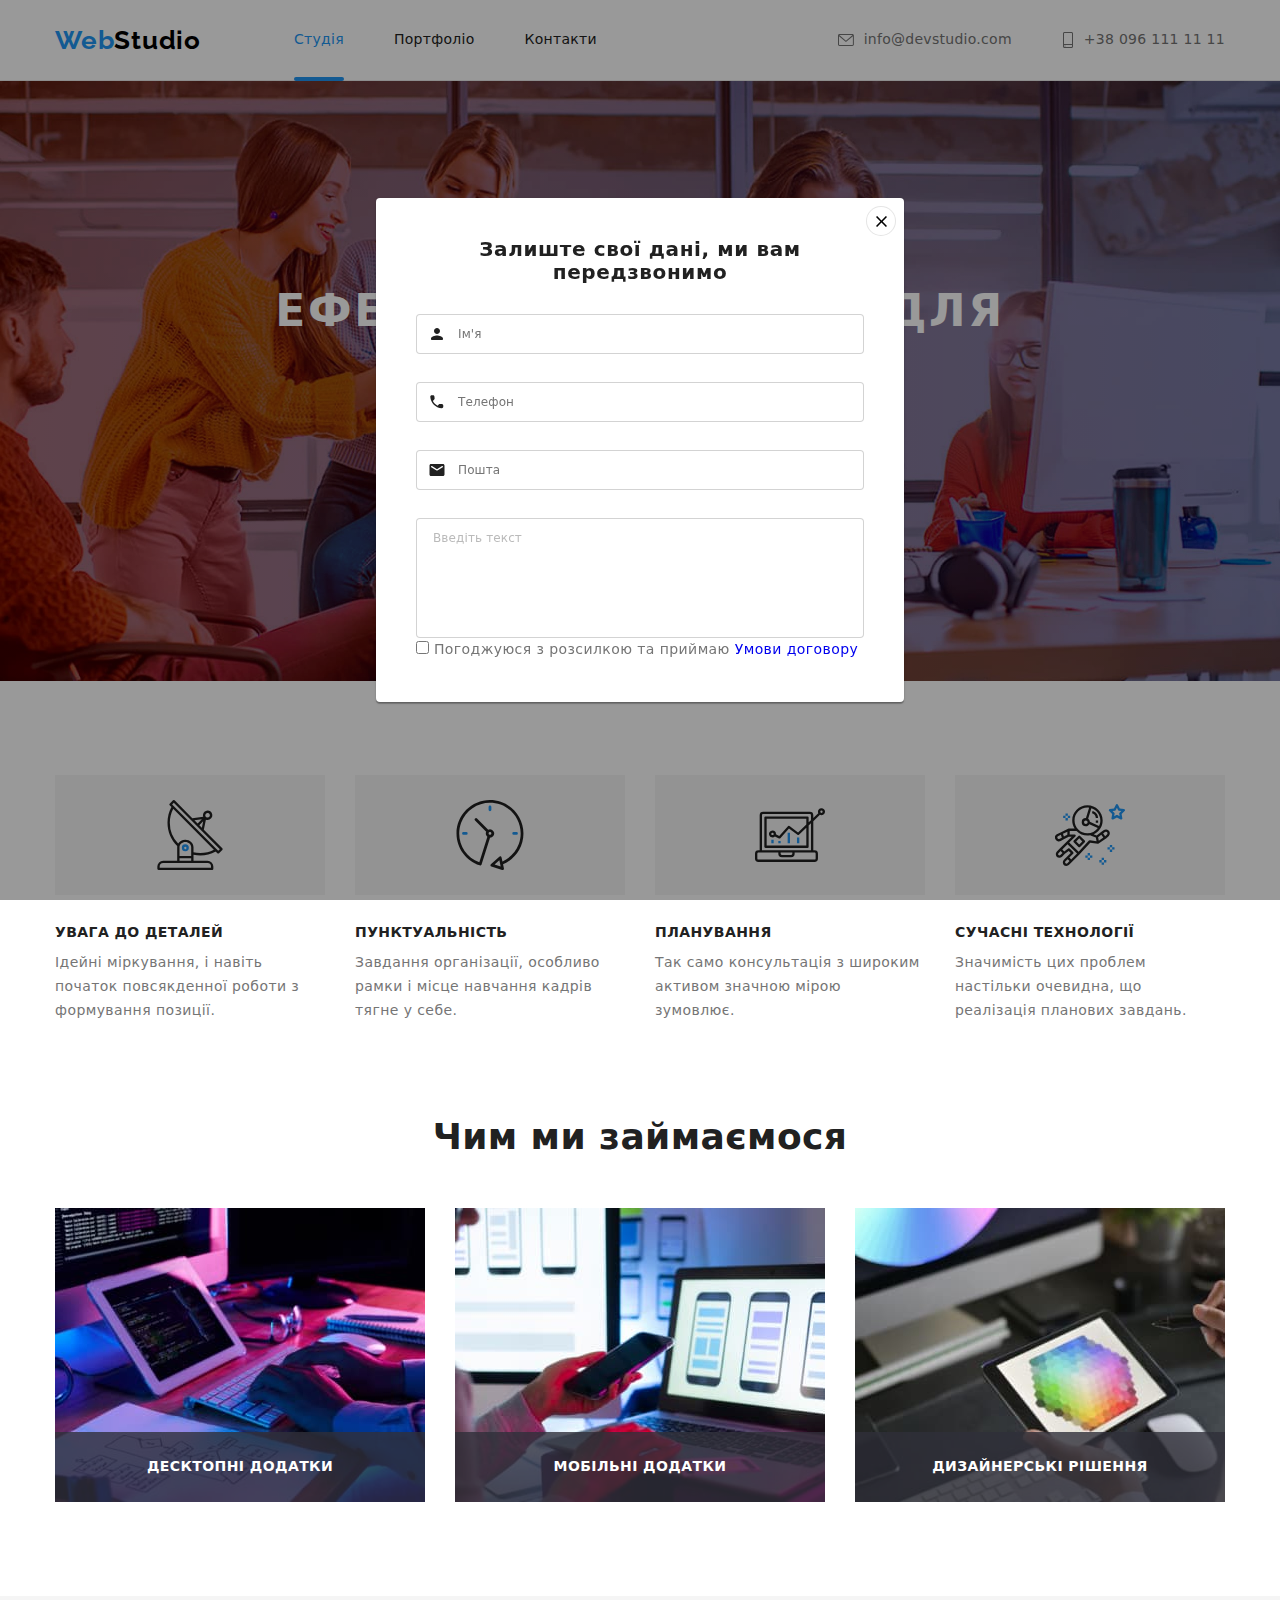
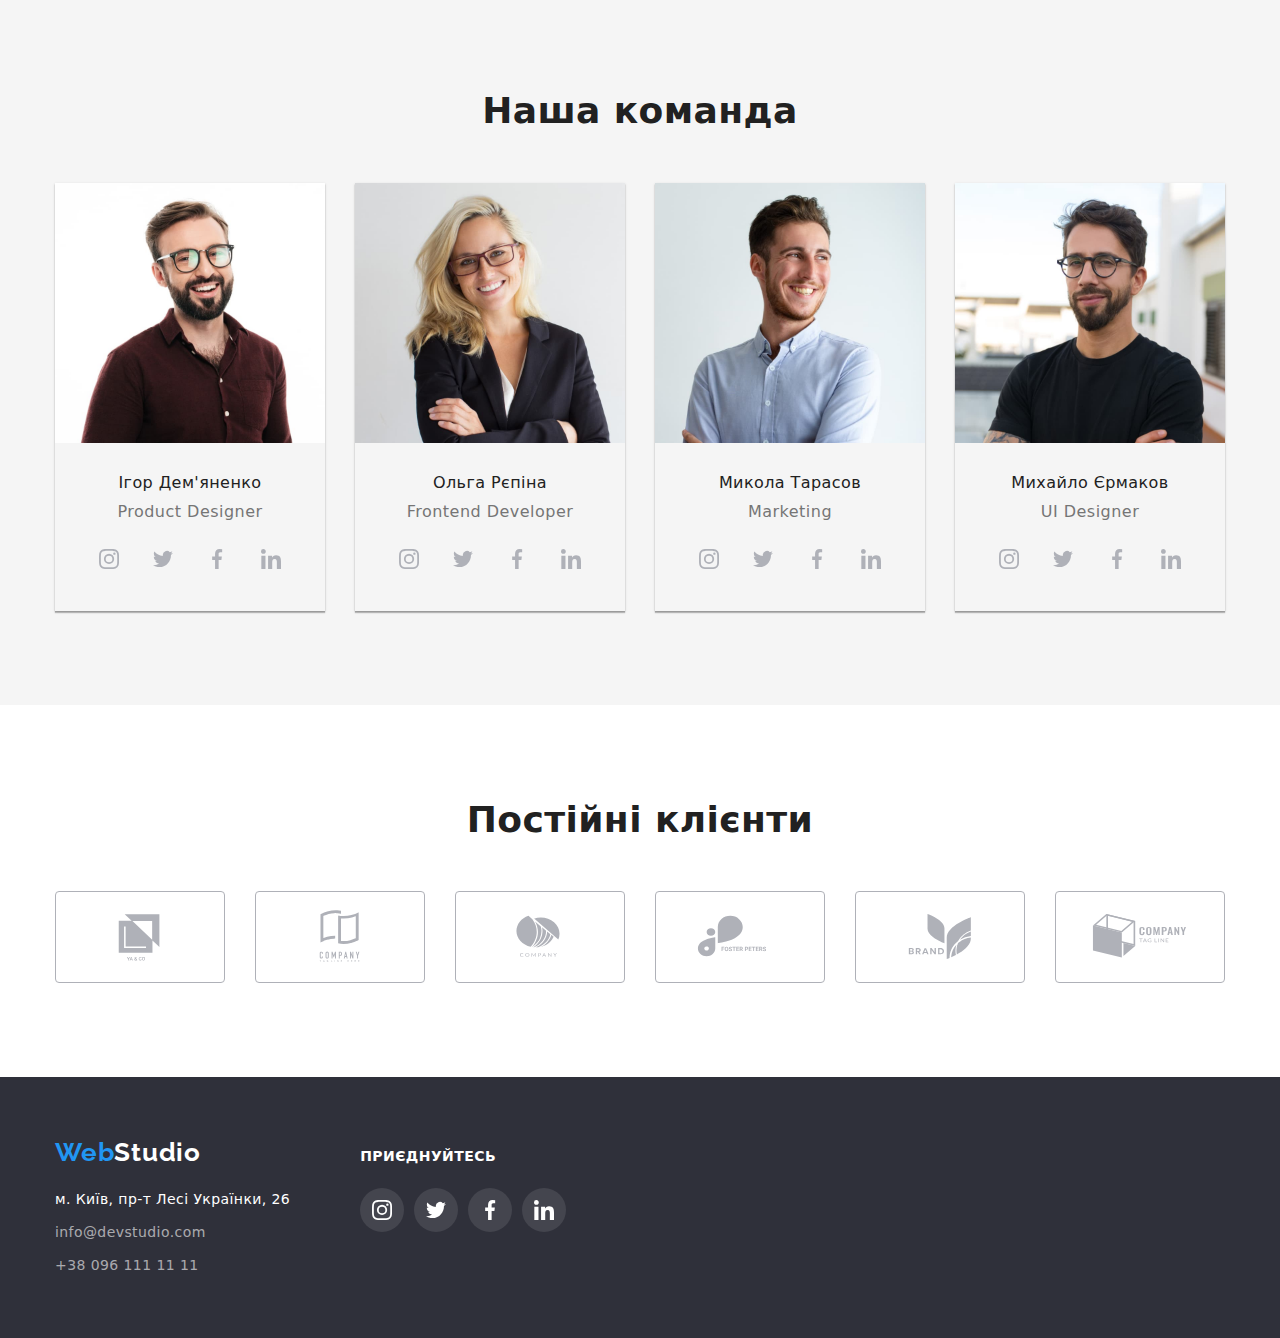
==== commit 360af973: "position" ====
--- a/index.html
+++ b/index.html
@@ -600,7 +600,10 @@
       </footer>
 
       <!-- ===== BACKDROP-MODAL ===== -->
-      <div class="backdrop is-hidden" data-modal>
+
+      <!-- <div class="backdrop is-hidden" data-modal> -->
+
+      <div class="backdrop" data-modal>
          <!-- ===== MODAL ===== -->
          <div class="modal">
             <button class="close btn" data-modal-close>
@@ -608,35 +611,66 @@
                   <use href="./images/symbol.svg#close"></use>
                </svg>
             </button>
-            <form action="#" class="modal-form">
+            <form action="#" class="modal-form" autocomplete="off">
                <strong class="modal-title title">
                   Залиште свої дані, ми вам передзвонимо
                </strong>
 
-               <!-- name -->
+               <!-- ===== name ====== -->
                <div class="form-field">
-                  <label for="name" class="form-label">Ім'я</label>
-                  <input class="form-input" type="text" name="name" id="name" />
+                  <label class="">
+                     <!-- <span class="pix"></span> -->
+                     <input
+                        class="form-input"
+                        type="text"
+                        name="name"
+                        placeholder=" "
+                     />
+                     <svg class="form-icon" width="18" height="18">
+                        <use
+                           href="./images/icons-sec-vsc.svg#form-person"
+                        ></use>
+                     </svg>
+
+                     <span class="form-label label-txt">Ім'я</span>
+                  </label>
                </div>
 
-               <!-- Tel -->
+               <!-- ===== Tel ====== -->
                <div class="form-field">
-                  <label for="tel" class="form-label">Телефон</label>
-                  <input class="form-input" type="tel" name="tel" id="tel" />
+                  <label class="label">
+                     <!-- <span class="pix"></span> -->
+                     <input
+                        class="form-input"
+                        type="tel"
+                        name="tel"
+                        placeholder=" "
+                     />
+                     <svg class="form-icon" width="18" height="18">
+                        <use href="./images/icons-sec-vsc.svg#form-phone"></use>
+                     </svg>
+                     <span class="form-label">Телефон</span>
+                  </label>
                </div>
 
-               <!-- MAil -->
+               <!-- ===== MAil ===== -->
                <div class="form-field">
-                  <label for="email" class="form-label">Пошта</label>
-                  <input
-                     class="form-input"
-                     type="email"
-                     name="email"
-                     id="email"
-                  />
+                  <label class="">
+                     <!-- <span class="pix"></span> -->
+                     <input
+                        class="form-input"
+                        type="email"
+                        name="email"
+                        placeholder=" "
+                     />
+                     <svg class="form-icon" width="18" height="18">
+                        <use href="./images/icons-sec-vsc.svg#form-email"></use>
+                     </svg>
+                     <span class="form-label label-txt">Пошта</span>
+                  </label>
                </div>
 
-               <!-- Comment -->
+               <!-- ============== Comment ============ -->
                <div class="form-field">
                   <label for="comment" class="form-label">Коментар</label>
                   <textarea
@@ -656,6 +690,20 @@
                      <span> <a class="link" href="#">Умови договору</a></span>
                   </label>
                </div>
+
+               <!-- ===== TEST-LABEL ===== -->
+               <!-- <div class="form-field">
+                  <label for="email" class="dop-form-label">
+                     <input
+                        class="form-input"
+                        type="email"
+                        name="email"
+                        id="email"
+                     />
+                     <span class="label-txt">Пошта</span>
+                  </label>
+               </div> -->
+               <!-- ======================== -->
             </form>
          </div>
       </div>
--- a/css/styles.css
+++ b/css/styles.css
@@ -757,7 +757,7 @@
    transform: translate(-50%, -50%) scale(1) rotateX(0deg);
 
    width: 528px;
-   height: 581px;
+   /* height: 581px; */
    padding: 40px;
 
    border-radius: 4px;
@@ -784,26 +784,59 @@
 }
 
 .form-field {
+   position: relative;
+
    display: flex;
    flex-direction: column;
-   margin-top: 12px;
-}
+   margin-top: 30px;
+}
+
+.form-field + .form-field {
+   margin-top: 28px;
+}
+
+.form-input {
+   position: relative;
+
+   display: block;
+   width: 100%;
+   /* margin-top: 4px; */
+   padding: 11px 12px 11px 42px;
+   border: 1px solid rgba(33, 33, 33, 0.2);
+   border-radius: 4px;
+
+   transition: border-color 250ms var(--cubic-function);
+
+   cursor: pointer;
+}
+
+/* ===== позиционирование-SVG-ICON для поля формы ===== */
+.form-icon {
+   position: absolute;
+   display: flex;
+   left: 12px;
+   top: 50%;
+   transform: translateY(-50%);
+
+   fill: var(--second-text-color);
+
+   transition: all 250ms var(--cubic-function);
+}
+
+/* ===== позиционирование-НАЗВАНИЯ поля формы ===== */
 
 .form-label {
+   position: absolute;
+   display: block;
+   left: 42px;
+   top: 50%;
+   transform: translateY(-50%);
+
    font-size: 12px;
    line-height: 1.17;
    letter-spacing: 0.12px;
-}
-
-.form-field + .form-field {
-   margin-top: 10px;
-}
-
-.form-input {
-   margin-top: 4px;
-   padding: 11px 12px;
-   border: 1px solid rgba(33, 33, 33, 0.2);
-   border-radius: 4px;
+
+   transition: transform 1250ms var(--cubic-function);
 }
 
 .form-comment {
@@ -823,6 +856,25 @@
 .form-comment::placeholder {
    color: var(--placeholder-color);
 }
+
+/* ==== СОСТОЯНИЕ HOVER-FOCUS ======= */
+
+.form-input:hover,
+.form-input:focus {
+   border-color: var(--accent-color);
+}
+
+.form-input:hover + .form-icon {
+   /* fill: var(--accent-color); */
+   fill: red;
+}
+
+.form-input:hover ~ .form-label,
+.form-input:not(:placeholder-shown) ~ .form-label {
+   transform: translate(-24px, -42px);
+}
+
+/* ===== FIN поля формы ===== */
 
 .backdrop.is-hidden .modal {
    transform: translate(-50%, -50%) scale(0) rotateX(-450deg);
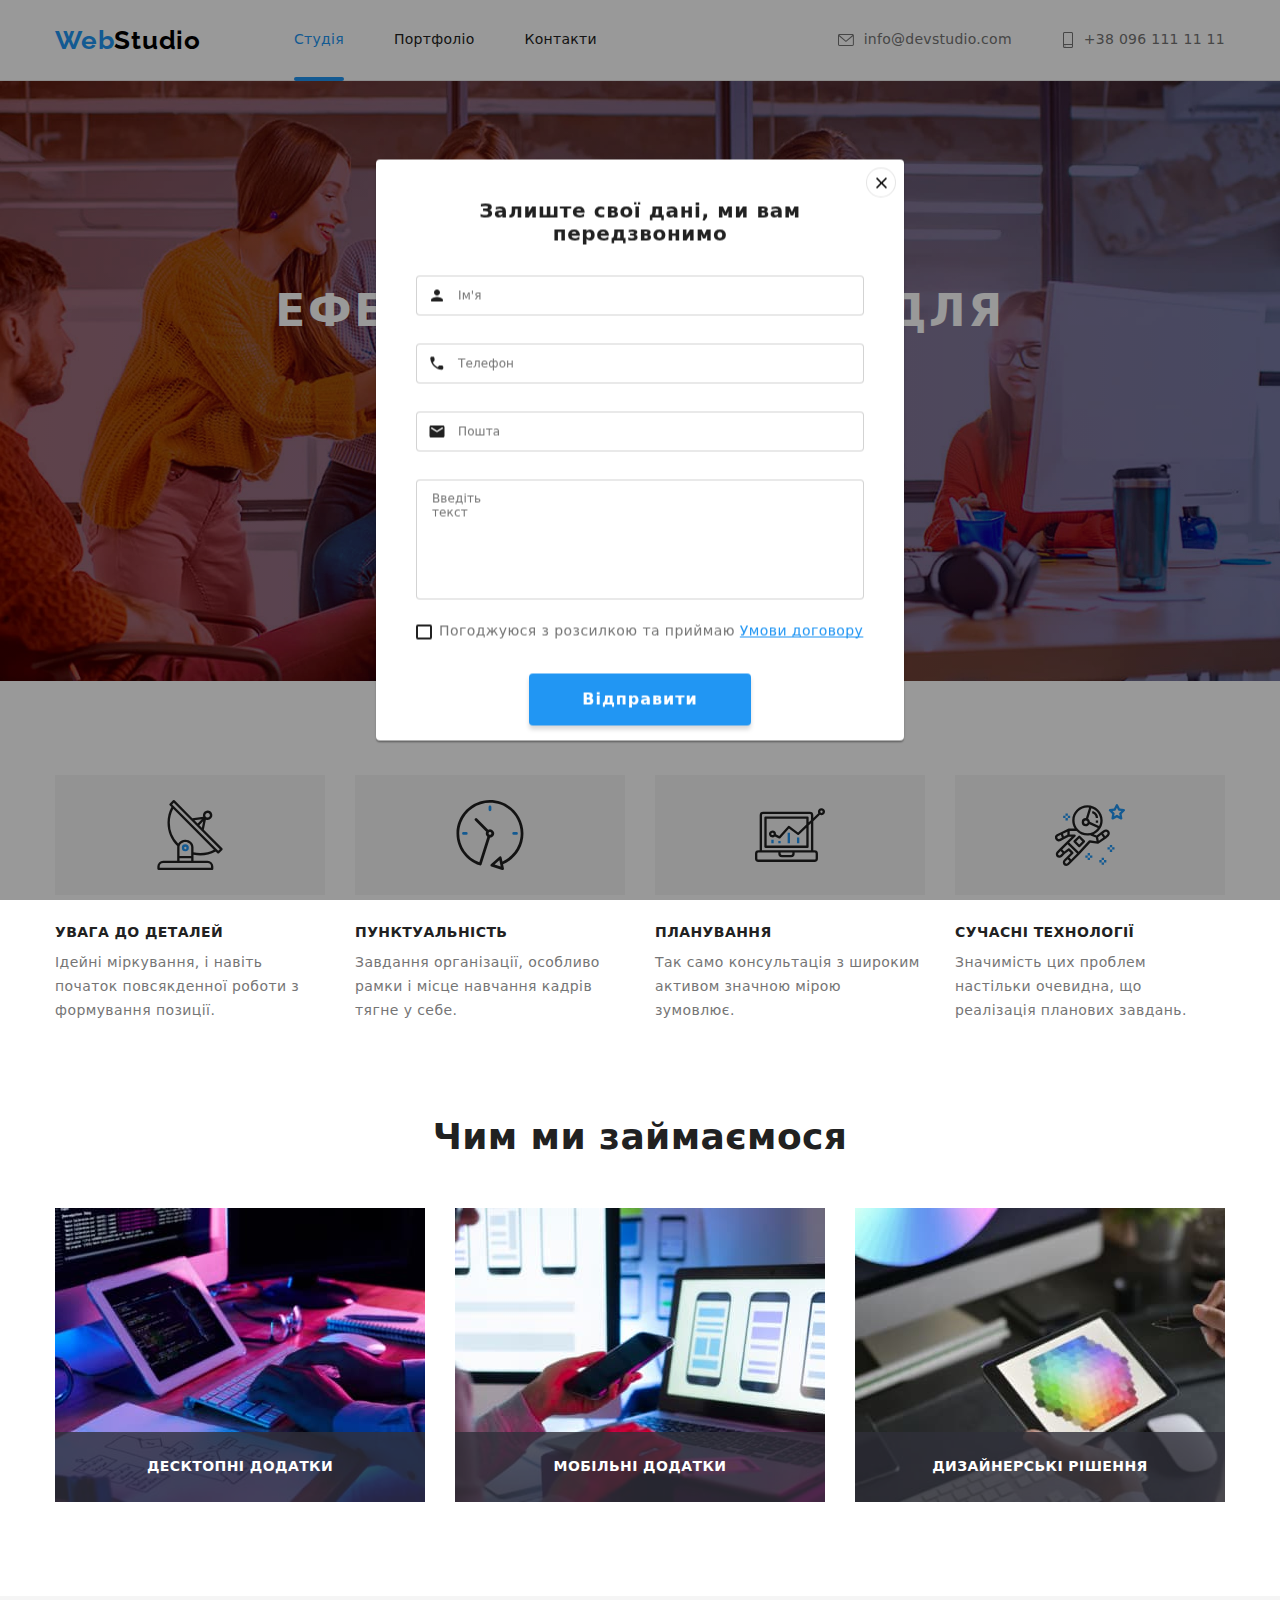
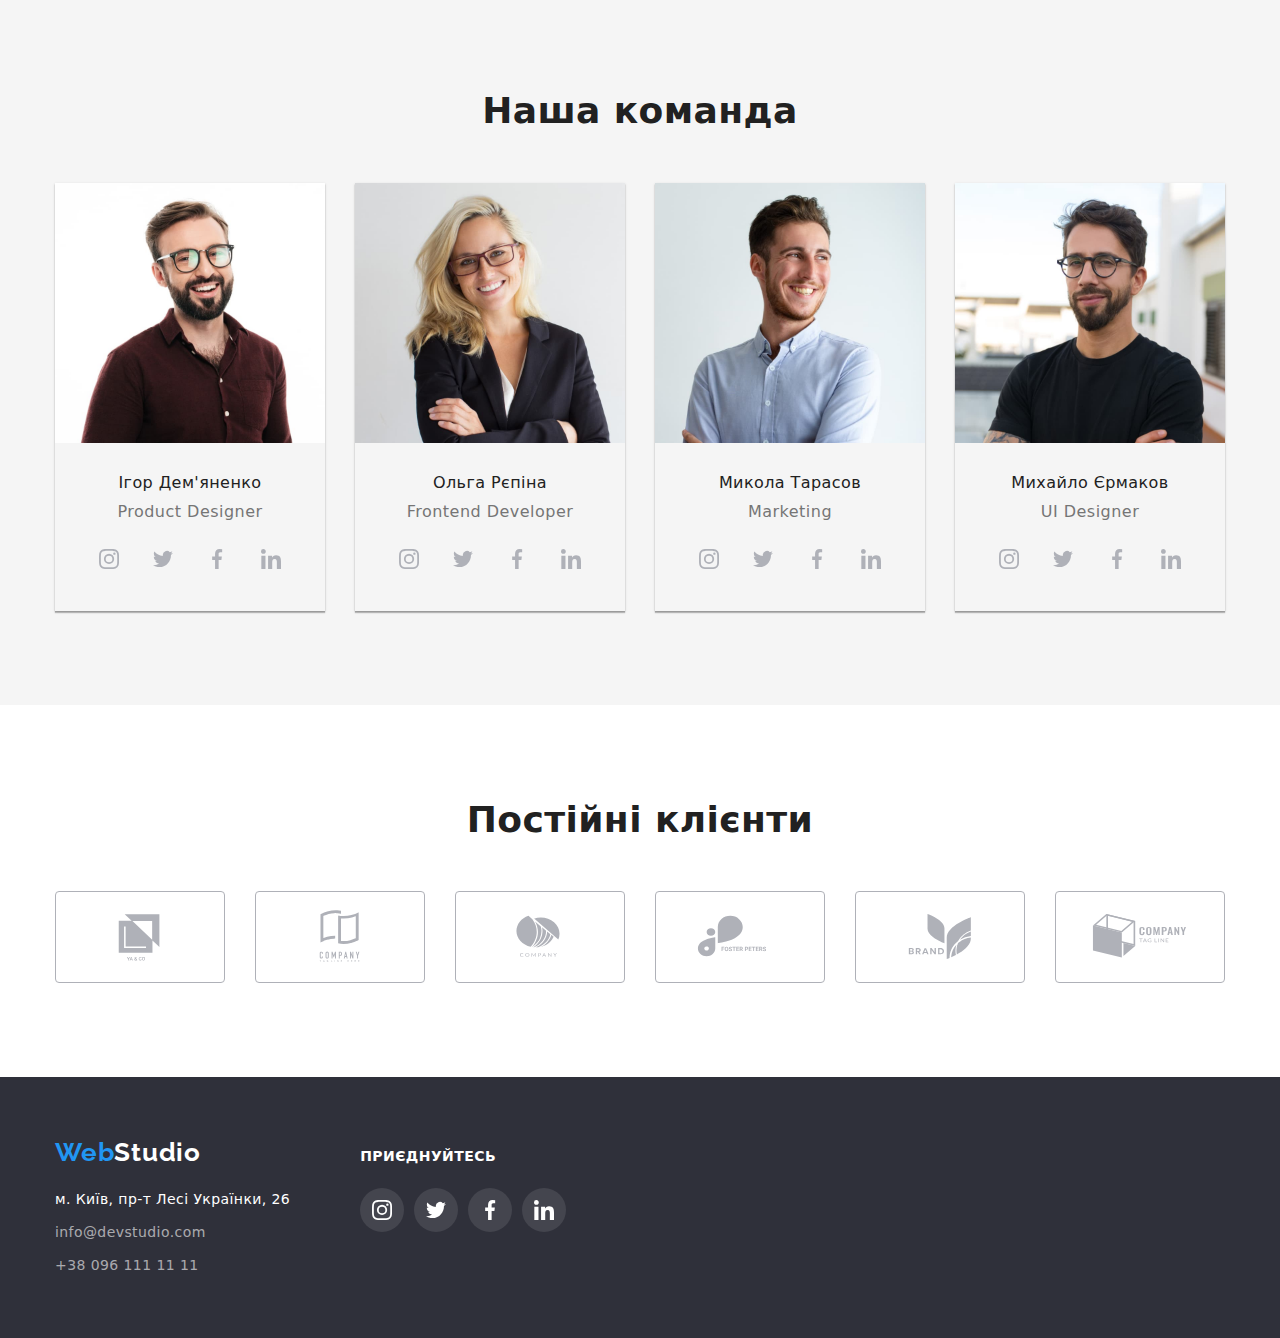
==== commit 0d163fa9: "form-decor" ====
--- a/index.html
+++ b/index.html
@@ -606,13 +606,13 @@
       <div class="backdrop" data-modal>
          <!-- ===== MODAL ===== -->
          <div class="modal">
-            <button class="close btn" data-modal-close>
+            <button class="close-btn" data-modal-close>
                <svg class="close-ico" width="11" height="11">
                   <use href="./images/symbol.svg#close"></use>
                </svg>
             </button>
             <form action="#" class="modal-form" autocomplete="off">
-               <strong class="modal-title title">
+               <strong class="form-title title">
                   Залиште свої дані, ми вам передзвонимо
                </strong>
 
@@ -672,38 +672,46 @@
 
                <!-- ============== Comment ============ -->
                <div class="form-field">
-                  <label for="comment" class="form-label">Коментар</label>
                   <textarea
                      class="form-input form-comment"
                      name="comment"
                      id="comment"
                      rows="5"
-                     placeholder="Введіть текст"
+                     placeholder=" "
                   ></textarea>
+
+                  <label for="comment" class="form-label-comment"
+                     >Введіть текст</label
+                  >
                </div>
 
-               <!-- Chek-field -->
-               <div class="form-check-box">
-                  <input type="checkbox" name="agree" id="agree" />
-                  <label for="agree" class="form-check">
-                     Погоджуюся з розсилкою та приймаю
-                     <span> <a class="link" href="#">Умови договору</a></span>
+               <!-- ======== Chek-field ============ -->
+               <div class="form-check">
+                  <label for="agree" class="form-check-label">
+                     <input
+                        type="checkbox"
+                        name="agree"
+                        id="agree"
+                        class="check-box-std visually-hidden"
+                     />
+                     <span class="icon-check">
+                        <svg class="" width="16" height="15">
+                           <use
+                              href="./images/icons-sec-vsc.svg#form-agree"
+                           ></use>
+                        </svg>
+                     </span>
+
+                     <span class="agree"
+                        >Погоджуюся з розсилкою та приймаю&nbsp<a
+                           class="check-link link"
+                           href="#"
+                           >Умови договору</a
+                        ></span
+                     >
                   </label>
                </div>
-
-               <!-- ===== TEST-LABEL ===== -->
-               <!-- <div class="form-field">
-                  <label for="email" class="dop-form-label">
-                     <input
-                        class="form-input"
-                        type="email"
-                        name="email"
-                        id="email"
-                     />
-                     <span class="label-txt">Пошта</span>
-                  </label>
-               </div> -->
-               <!-- ======================== -->
+               <button class="btn form-btn" type="submit">Відправити</button>
             </form>
          </div>
       </div>
--- a/css/root.css
+++ b/css/root.css
@@ -89,8 +89,27 @@
 .btn {
    border-radius: 4px;
    font-family: inherit;
+
+   text-align: center;
+   font-family: inherit;
+   font-size: 16px;
+   font-weight: 700;
+   line-height: 1.88; /* 187.5% */
+   letter-spacing: 0.96px;
+
+   color: var(--white-text-color);
+   background-color: var(--accent-color);
    cursor: pointer;
    border: 1px solid transparent;
+
+   box-shadow: 0px 4px 4px 0px rgba(0, 0, 0, 0.15);
+
+   transition: background-color 250ms var(--cubic-function);
+}
+
+.btn:hover,
+.btn:focus {
+   background-color: var(--btn-active-color);
 }
 
 .title {
--- a/css/styles.css
+++ b/css/styles.css
@@ -156,20 +156,7 @@
    min-width: 216px;
    padding: 10px 32px;
 
-   font-weight: 700;
-   font-size: 16px;
-   line-height: 1.88;
-   letter-spacing: 0.06em;
-
-   color: var(--white-text-color);
-   background-color: var(--accent-color);
-   box-shadow: 0px 4px 4px rgba(0, 0, 0, 0.15);
-
-   transition: background-color 250ms var(--cubic-function);
-}
-.hero-btn:hover,
-.hero-btn:focus {
-   background-color: var(--btn-active-color);
+   /* transition: background-color 250ms var(--cubic-function); */
 }
 
 /* -==== FEATURE ===== */
@@ -757,7 +744,7 @@
    transform: translate(-50%, -50%) scale(1) rotateX(0deg);
 
    width: 528px;
-   /* height: 581px; */
+   height: 581px;
    padding: 40px;
 
    border-radius: 4px;
@@ -771,7 +758,7 @@
    transition: transform 1550ms cubic-bezier(0.19, 1, 0.22, 1);
 }
 
-.modal-title {
+.form-title {
    display: block;
    margin-left: auto;
    margin-right: auto;
@@ -836,7 +823,7 @@
    line-height: 1.17;
    letter-spacing: 0.12px;
 
-   transition: transform 1250ms var(--cubic-function);
+   transition: transform 250ms var(--cubic-function);
 }
 
 .form-comment {
@@ -844,34 +831,143 @@
    height: 120px;
    flex-shrink: 0;
    padding: 12px 16px;
-
    resize: none;
-
+}
+
+.form-comment::placeholder {
    font-size: 12px;
-
+   line-height: 1;
+   letter-spacing: 0.12px;
+   color: var(--placeholder-color);
+   /* color: transparent; */
+}
+
+.form-label-comment {
+   display: block;
+   position: absolute;
+
+   width: 78px;
+   height: 18px;
+   left: 16px;
+   top: 12px;
+
+   font-size: 12px;
    line-height: 1.17;
    letter-spacing: 0.12px;
-}
-
-.form-comment::placeholder {
-   color: var(--placeholder-color);
+
+   /* background-color: var(--prime-bg-color); */
+
+   transition: transform 250ms var(--cubic-function);
 }
 
 /* ==== СОСТОЯНИЕ HOVER-FOCUS ======= */
 
-.form-input:hover,
 .form-input:focus {
    border-color: var(--accent-color);
-}
-
-.form-input:hover + .form-icon {
+   background-color: transparent;
+
+   outline: none;
+   /* outline-offset: 3px; */
+}
+
+.form-input:focus + .form-icon {
    /* fill: var(--accent-color); */
    fill: red;
 }
 
-.form-input:hover ~ .form-label,
+/* ===== смещение FORM-INPUT ===== */
+
+.form-input:focus ~ .form-label,
 .form-input:not(:placeholder-shown) ~ .form-label {
-   transform: translate(-24px, -42px);
+   transform: translate(-42px, -36px);
+}
+
+/* ======== ДЛЯ ПОЛЯ TEXTARIA ====== */
+
+.form-input:focus ~ .form-label-comment,
+.form-input:not(:placeholder-shown) ~ .form-label-comment {
+   transform: translate(-16px, -30px);
+}
+
+/* ====================== */
+/* 
+.form-comment:hover .form-comment::placeholder {
+   color: var(--placeholder-color);
+} */
+
+/* ==================== */
+
+/* ====== FORM-CHEK ====== */
+.form-check {
+   /* display: flex; */
+   margin-top: 20px;
+}
+
+.form-check-label {
+   display: flex;
+   align-items: center;
+}
+
+.icon-check {
+   display: inline-flex;
+   align-items: center;
+   /* align-items: baseline; */
+   width: 16px;
+   height: 15px;
+
+   border: 2px solid var(--second-text-color);
+   border-radius: 2px;
+}
+
+/* ===== ОБЕСЦВЕЧИВАЕМ ИКОНКУ ЧЕКБОКСА ====== */
+.icon-check svg {
+   fill: transparent;
+}
+
+.agree {
+   margin-left: 7px;
+
+   color: var(--prime-text-color);
+
+   line-height: 1.71;
+}
+
+.check-link {
+   color: var(--accent-color);
+
+   text-decoration: underline;
+   /* text-underline-offset: 4px; */
+   text-decoration-skip-ink: none;
+}
+
+/* прячем check-box */
+/* input --> class="visually-hidden" */
+
+/* ======= СОСТОЯНИЕ CHECKED ===== */
+.check-box-std:focus + .icon-check {
+   border-color: var(--accent-color);
+
+   outline: 2px solid var(--accent-color);
+}
+
+.check-box-std:checked + .icon-check {
+   border-color: var(--accent-color);
+   background-color: var(--accent-color);
+}
+
+/* ============ Меняем fill у иконки чекбокса ============== */
+.check-box-std:checked + .icon-check svg {
+   fill: var(--prime-bg-color);
+}
+
+/* ===== КНОПКА ОТПРАВИТЬ ===== */
+.form-btn {
+   display: block;
+   margin-top: 30px;
+   margin-left: auto;
+   margin-right: auto;
+   min-width: 200px;
+   padding: 10px 52px;
 }
 
 /* ===== FIN поля формы ===== */
@@ -880,7 +976,7 @@
    transform: translate(-50%, -50%) scale(0) rotateX(-450deg);
 }
 
-.close {
+.close-btn {
    position: absolute;
    right: 0;
    top: 0;
@@ -902,10 +998,11 @@
    fill: currentColor;
 }
 
-.close:hover,
-.close:focus,
-.close:active {
+.close-btn:hover,
+.close-btn:focus,
+.close-btn:active {
    color: var(--accent-color);
-   outline: none;
-   border-color: var(--accent-color);
-}
+   /* outline: none; */
+   outline-offset: 3px;
+   /* border-color: var(--accent-color); */
+}
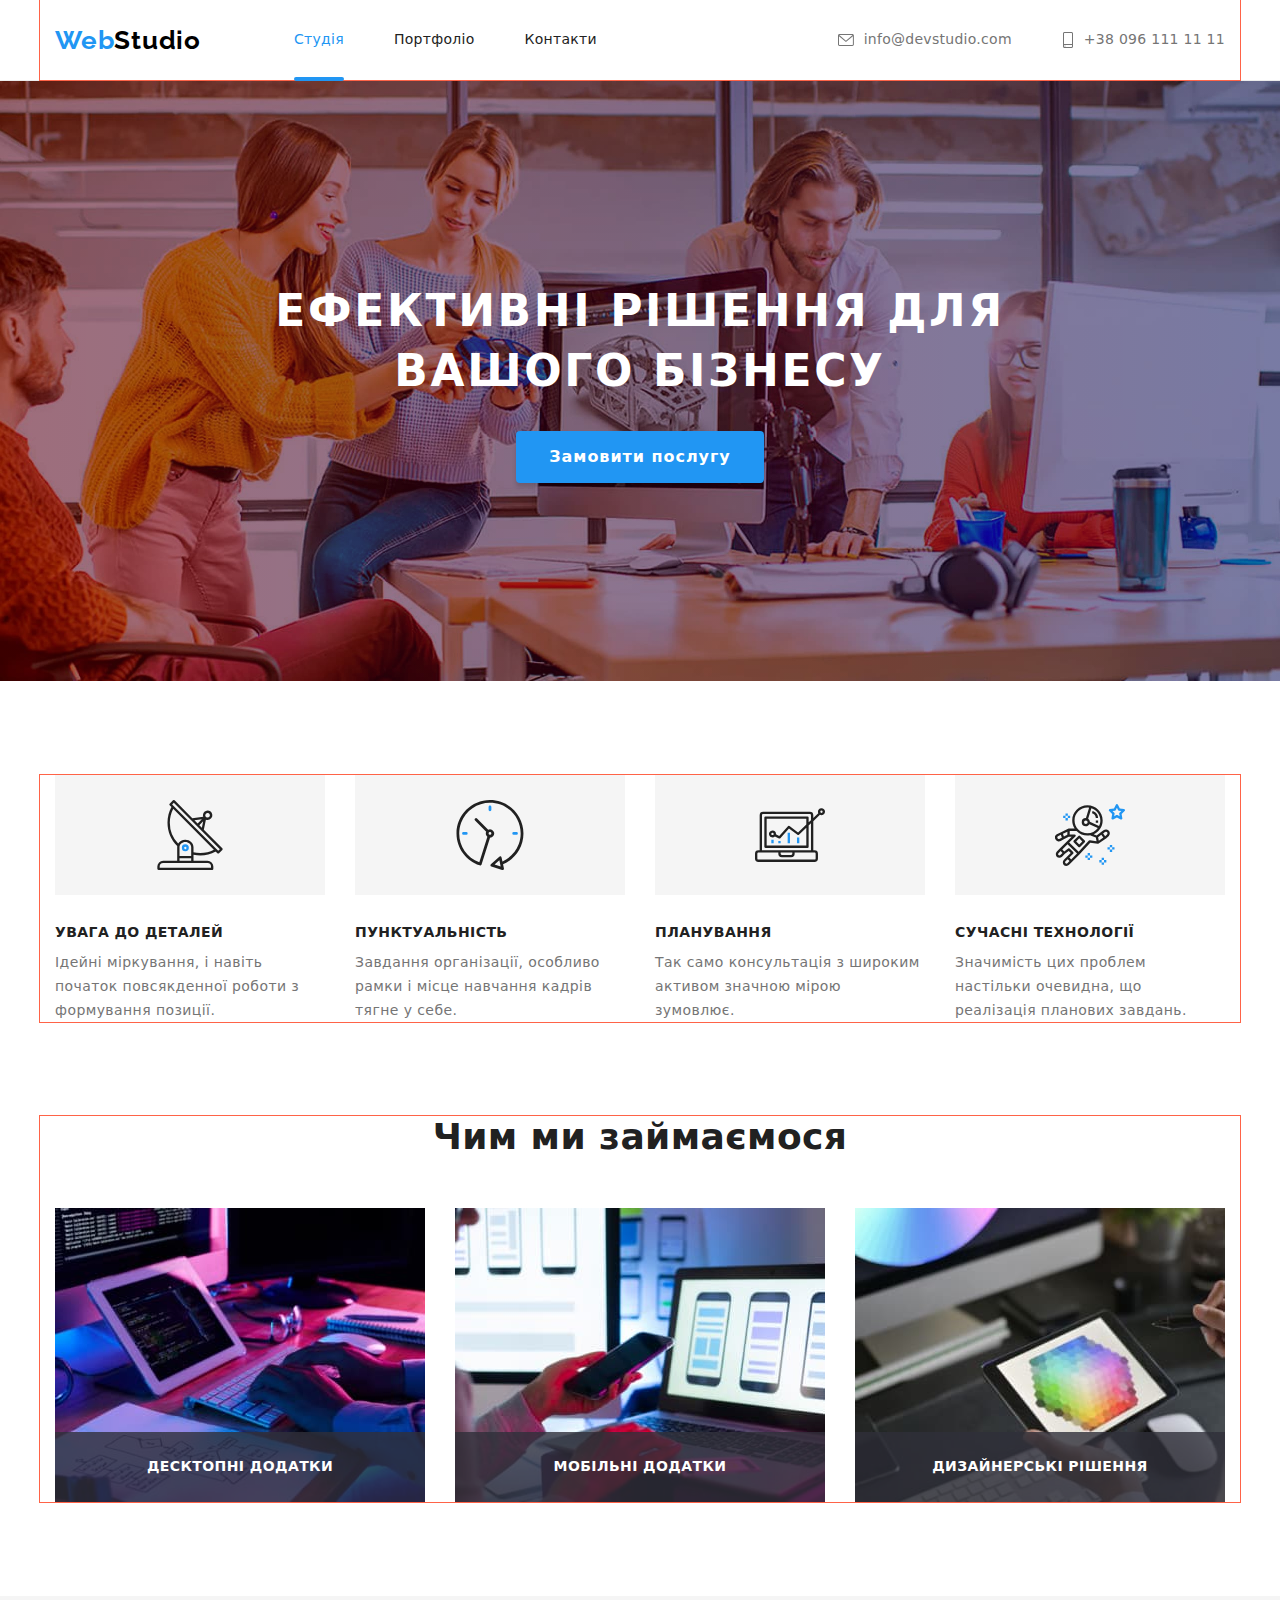
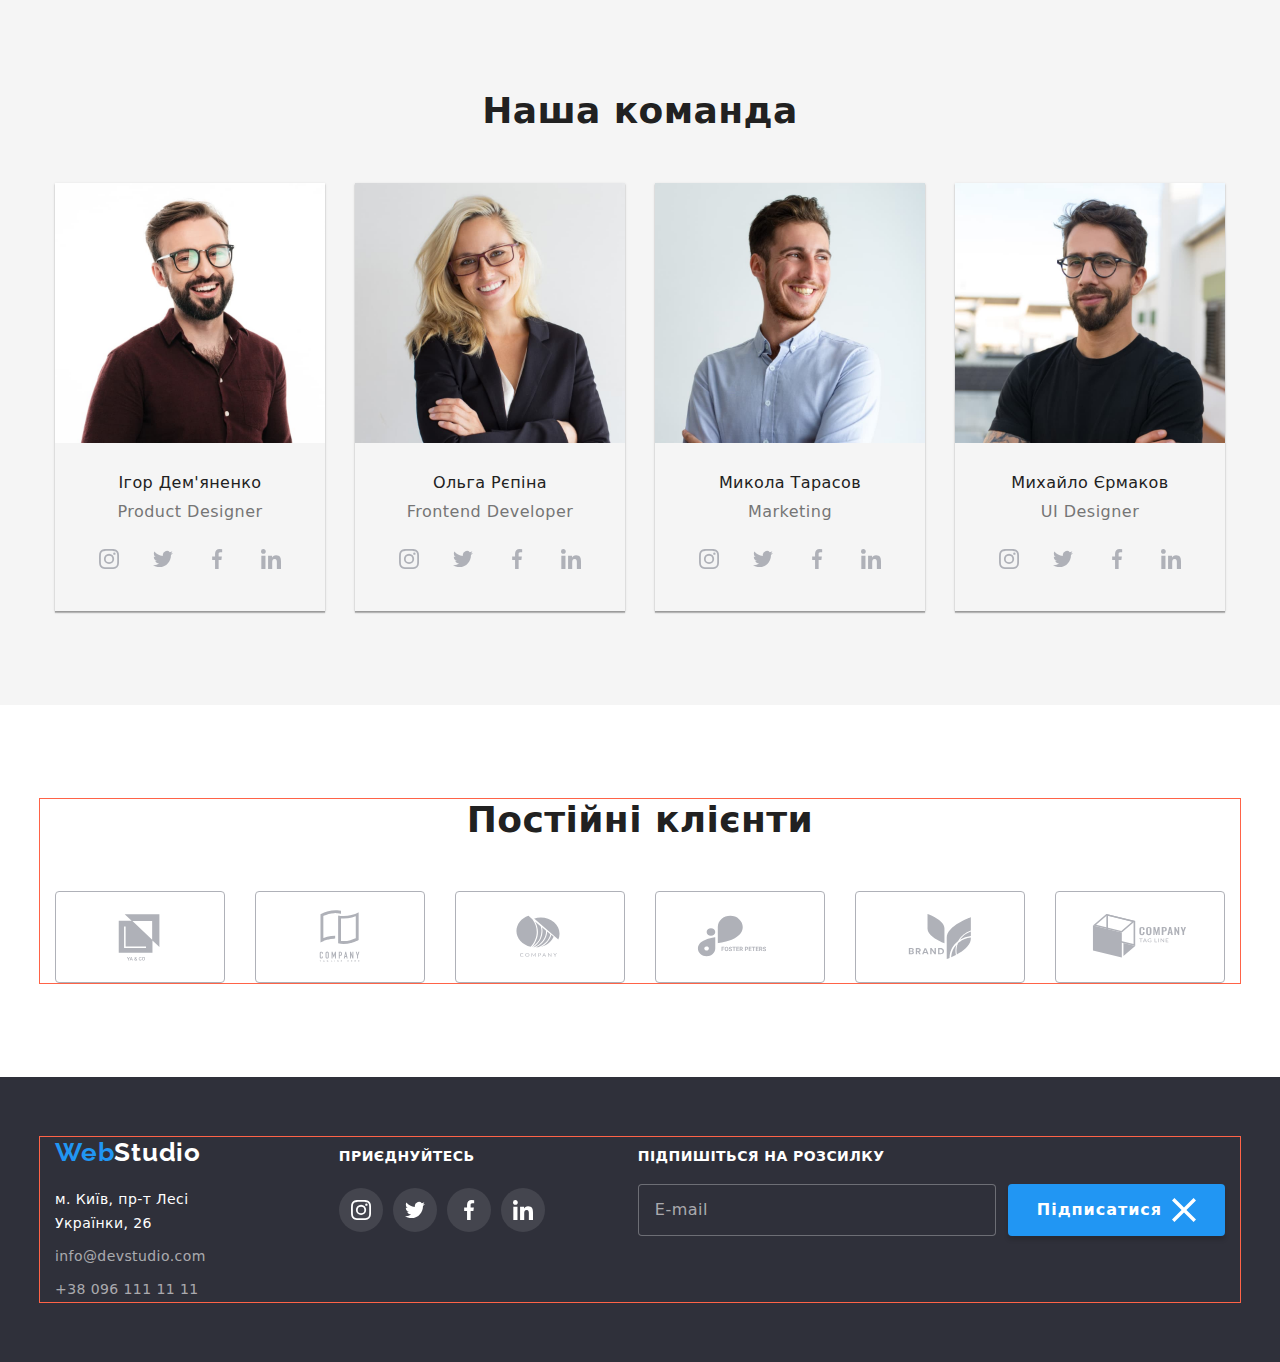
==== commit f945f1ad: "footer-form" ====
--- a/index.html
+++ b/index.html
@@ -516,9 +516,9 @@
 
       <!-- FOOTER -->
       <footer class="footer">
-         <div class="container footer-box">
+         <div class="container footer-wrapper">
             <!-- =====  ===== -->
-            <div class="logo-address-box">
+            <div class="logo-address-box footer-box">
                <a class="logo logo-footer link" href="#top">
                   Web<span class="part-light">Studio</span>
                </a>
@@ -552,13 +552,11 @@
                      </li>
                   </ul>
                </address>
-
-               <!-- address-fin -->
             </div>
 
             <!-- ===== SOCIAL-footer ===== -->
-            <div class="soc-footer-box">
-               <strong class="join">приєднуйтесь</strong>
+            <div class="soc-footer-box footer-box">
+               <strong class="join footer-title">приєднуйтесь</strong>
 
                <div class="social-box-footer">
                   <ul class="soc-list social-list-dark list">
@@ -596,14 +594,38 @@
                   </ul>
                </div>
             </div>
+
+            <!-- ===== subscribe-Footer ===== -->
+            <div class="subscribe-footer-box footer-box">
+               <strong class="footer-title subscribe-title"
+                  >Підпишіться на розсилку</strong
+               >
+               <form action="#" class="form-footer">
+                  <label for=""></label>
+                  <input
+                     class="subscribe-input"
+                     type="email"
+                     name=""
+                     placeholder="E-mail"
+                  />
+
+                  <button class="subscribe-btn btn" type="submit">
+                     Підписатися
+                     <span class="btn-icon">
+                        <svg class="close-ico" width="24" height="24">
+                           <use href="./images/symbol.svg#close"></use>
+                        </svg>
+                     </span>
+                  </button>
+               </form>
+            </div>
          </div>
       </footer>
 
       <!-- ===== BACKDROP-MODAL ===== -->
 
-      <!-- <div class="backdrop is-hidden" data-modal> -->
-
-      <div class="backdrop" data-modal>
+      <div class="backdrop is-hidden" data-modal>
+         <!-- <div class="backdrop" data-modal> -->
          <!-- ===== MODAL ===== -->
          <div class="modal">
             <button class="close-btn" data-modal-close>
--- a/css/root.css
+++ b/css/root.css
@@ -66,7 +66,7 @@
    margin-left: auto;
    margin-right: auto;
 
-   /* outline: 1px solid tomato; */
+   outline: 1px solid tomato;
 }
 
 .section {
--- a/css/styles.css
+++ b/css/styles.css
@@ -396,8 +396,9 @@
    background-color: var(--dark-bg-color);
 }
 
-.footer-box {
-   display: flex;
+.footer-wrapper {
+   display: flex;
+   justify-content: space-around;
    align-items: baseline;
 }
 
@@ -432,11 +433,11 @@
 }
 
 /* ----- SOCIAL-footer ----- */
-.soc-footer-box {
-   margin-left: 70px;
-}
-
-.join {
+.footer-box + .footer-box {
+   margin-left: 93px;
+}
+
+.footer-title {
    font-weight: 700;
    font-size: 14px;
    line-height: 16px;
@@ -454,6 +455,60 @@
    color: var(--white-text-color);
 
    background-color: var(--footer-link-bg);
+}
+
+/* ===== FOOTER-FORM ===== */
+.subscribe-title {
+   display: block;
+}
+
+.form-footer {
+   display: flex;
+   margin-top: 20px;
+}
+
+.subscribe-input {
+   /* display: block; */
+   padding: 15px 16px;
+   width: 358px;
+
+   color: rgba(255, 255, 255, 0.6);
+   background-color: var(--dark-bg-color);
+   border: 1px solid rgba(255, 255, 255, 0.3);
+   border-radius: 4px;
+   border: 1px solid rgba(255, 255, 255, 0.3);
+   /* cursor: pointer; */
+}
+
+.subscribe-input:focus {
+   outline: none;
+   border-color: var(--accent-color);
+}
+
+.subscribe-input::placeholder {
+   color: rgba(255, 255, 255, 0.6);
+
+   /* color: red; */
+
+   /* font-family: Roboto; */
+   font-size: 16px;
+   /* font-style: normal; */
+   /* font-weight: 400; */
+   line-height: 1.25;
+   /* 125% */
+   letter-spacing: 0.48px;
+}
+
+.subscribe-btn {
+   display: flex;
+   align-items: center;
+   margin-left: 12px;
+   padding: 10px 28px;
+}
+
+.btn-icon {
+   display: flex;
+   margin-left: 10px;
 }
 
 /* ----- при HOVER на ссылку ----- */
